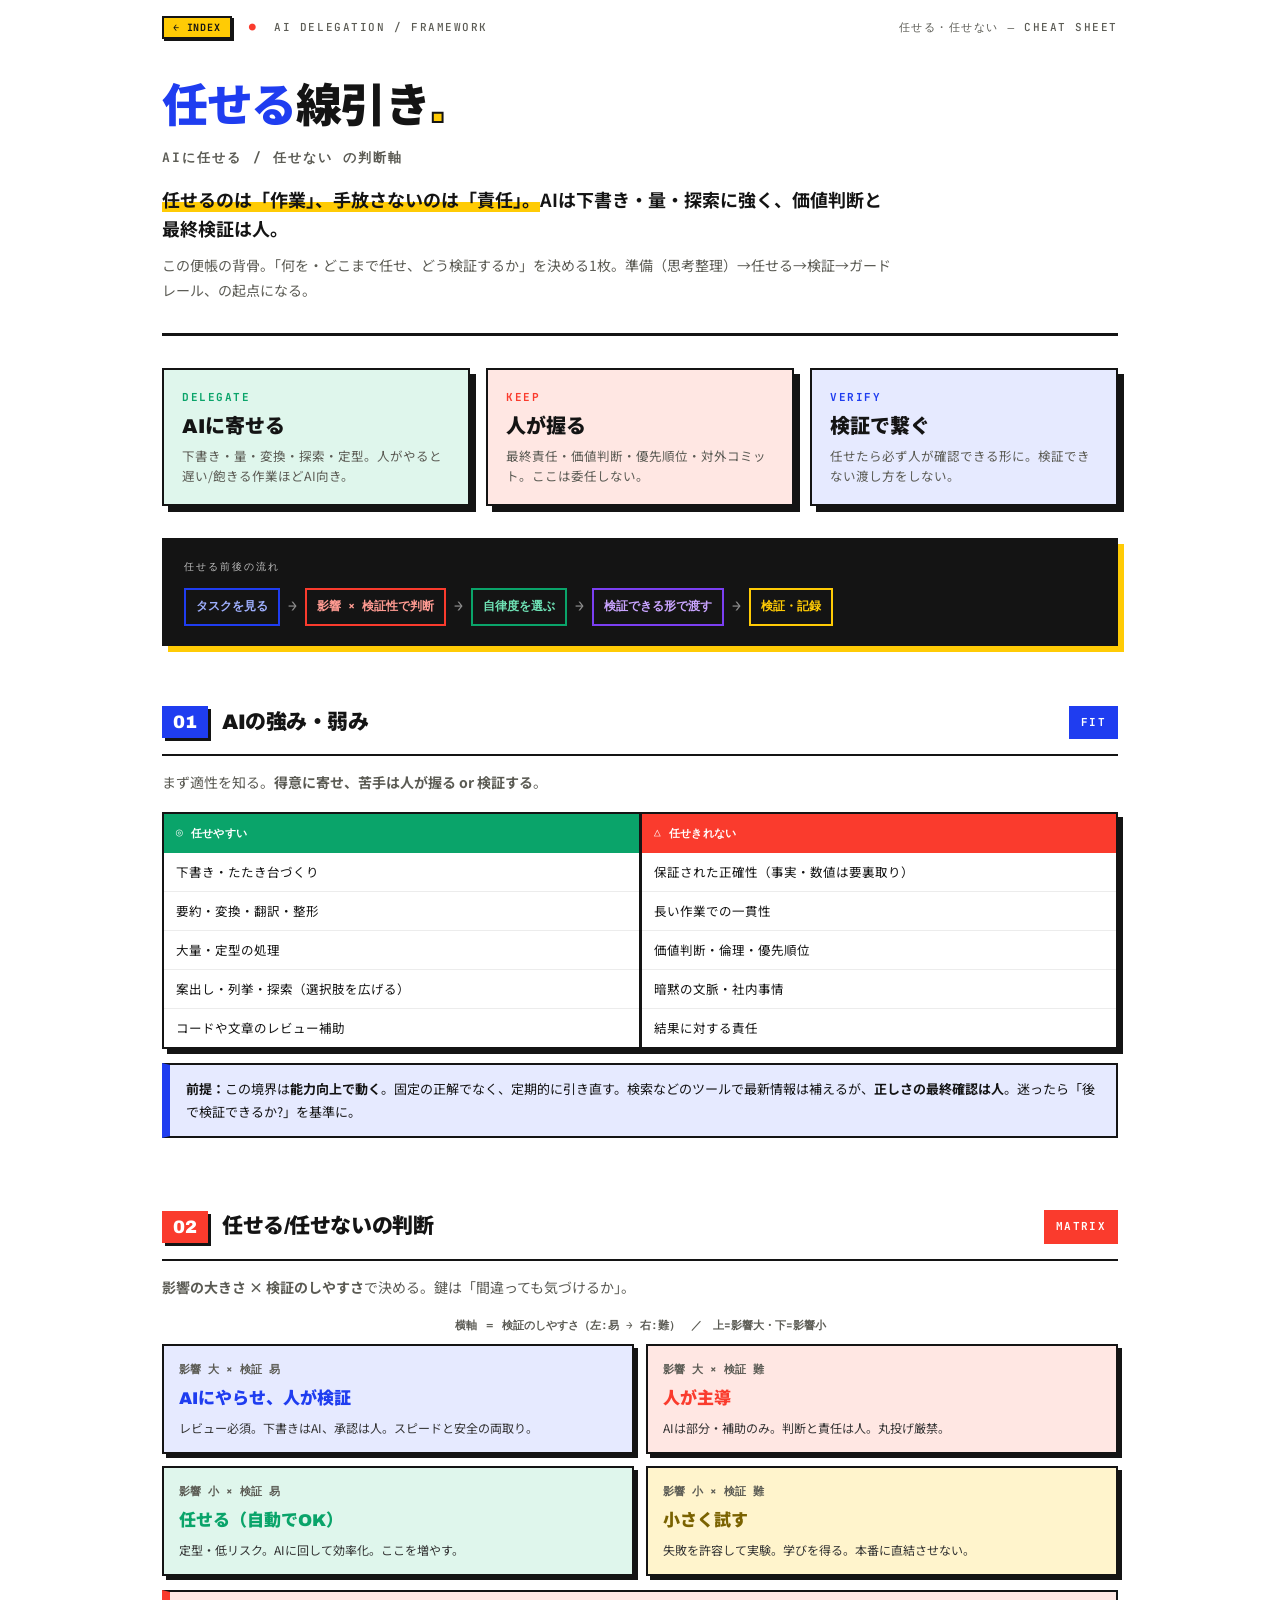
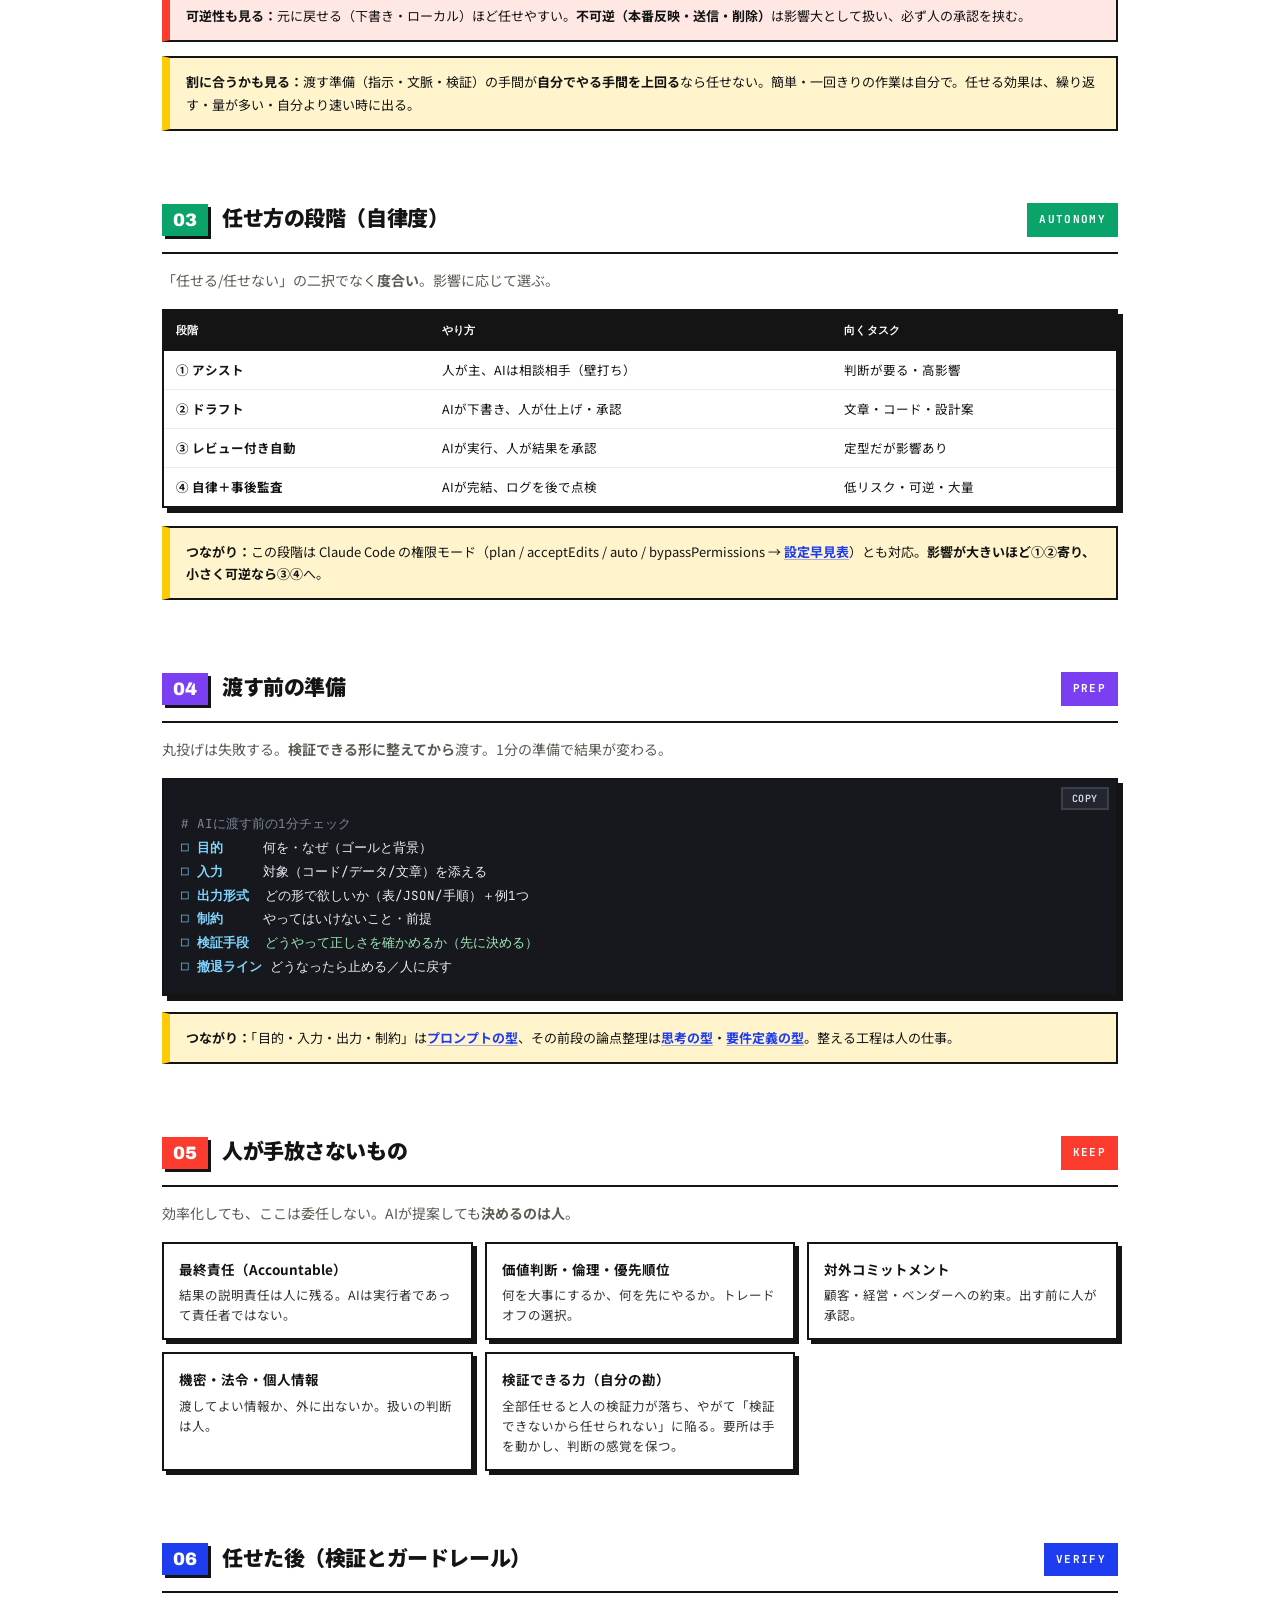
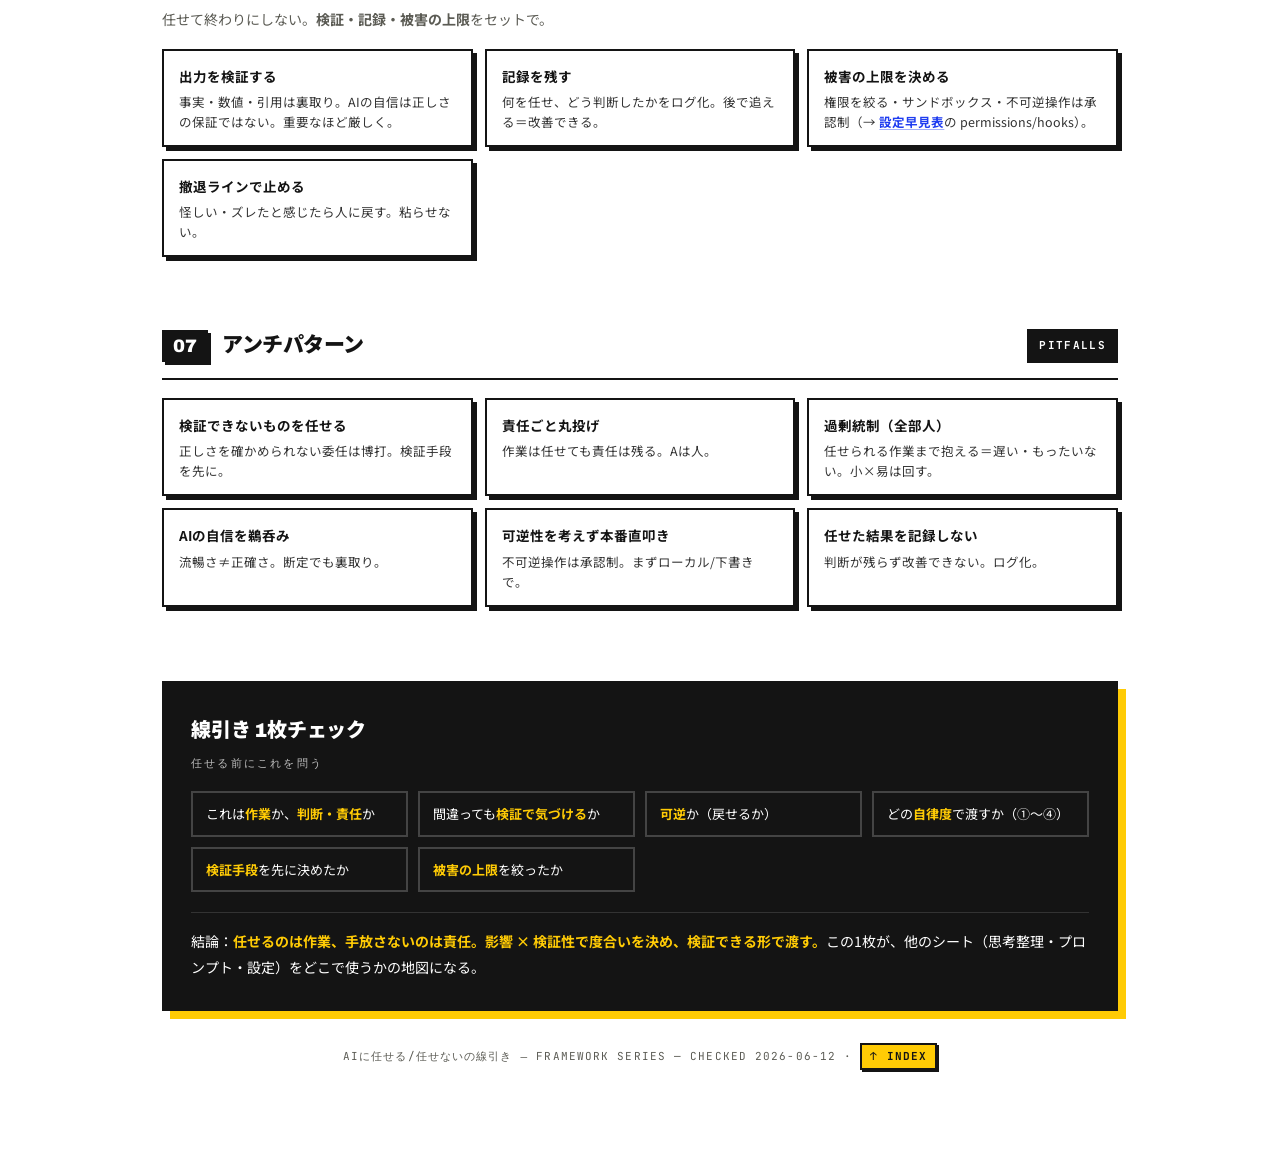
==== docs/ai/ai_delegation_cheatsheet.html @ 27c5bda1 "Initial public release: practical cheat sheets (12 sheets + index) Web development x AI collaboratio" ====
<!DOCTYPE html>
<html lang="ja">
<head>
<meta charset="UTF-8">
<meta name="viewport" content="width=device-width, initial-scale=1.0">
<title>AIに任せる/任せないの線引き</title>
<link rel="preconnect" href="https://fonts.googleapis.com">
<link rel="preconnect" href="https://fonts.gstatic.com" crossorigin>
<link href="https://fonts.googleapis.com/css2?family=Archivo:wght@500;700;900&family=JetBrains+Mono:wght@400;500;700&family=Noto+Sans+JP:wght@400;500;700;900&display=swap" rel="stylesheet">
<style>
  :root{
    --ink:#141414;--paper:#ffffff;--card:#ffffff;--line:#141414;--muted:#5b5b54;
    --blue:#1f3df0;--blue-bg:#e6eaff;
    --red:#fa3b2d;--red-bg:#ffe7e3;
    --yellow:#ffcb05;--yellow-bg:#fff4cc;
    --green:#0aa46a;--green-bg:#dff6ec;
    --purple:#7b3ff2;--purple-bg:#efe7ff;
    --disp:"Archivo","Noto Sans JP",system-ui,sans-serif;
    --body:"Noto Sans JP",system-ui,sans-serif;
    --mono:"JetBrains Mono","SFMono-Regular",Consolas,monospace;
  }
  *{box-sizing:border-box;margin:0;padding:0;}
  html{-webkit-text-size-adjust:100%;}
  body{background:var(--paper);color:var(--ink);font-family:var(--body);line-height:1.8;font-size:15px;}
  .wrap{max-width:1000px;margin:0 auto;padding:0 22px 96px;}

  .meta{display:flex;justify-content:space-between;align-items:center;gap:12px;flex-wrap:wrap;
    font-family:var(--mono);font-size:11px;font-weight:500;letter-spacing:.14em;text-transform:uppercase;padding:18px 0 0;color:var(--muted);}
  .meta .dot{color:var(--red);}
  .meta a.back{font-family:var(--mono);font-weight:700;font-size:10px;letter-spacing:.08em;color:var(--ink);background:var(--yellow);border:2px solid var(--ink);box-shadow:2px 2px 0 var(--ink);padding:3px 9px;text-decoration:none;white-space:nowrap;transition:transform .12s,box-shadow .12s;}
  .meta a.back:hover{transform:translate(-1px,-1px);box-shadow:3px 3px 0 var(--ink);}
  footer a{font-family:var(--mono);font-weight:700;color:var(--ink);background:var(--yellow);border:2px solid var(--ink);box-shadow:2px 2px 0 var(--ink);padding:2px 8px;text-decoration:none;white-space:nowrap;display:inline-block;transition:transform .12s,box-shadow .12s;}
  footer a:hover{transform:translate(-1px,-1px);box-shadow:3px 3px 0 var(--ink);}

  .hero{padding:46px 0 30px;border-bottom:3px solid var(--ink);}
  .hero h1{font-family:var(--disp);font-weight:900;font-size:clamp(30px,4.5vw,46px);line-height:1;letter-spacing:-.03em;}
  .hero h1 .hl{color:var(--blue);}
  .hero h1 .dot{color:var(--yellow);-webkit-text-stroke:2px var(--ink);}
  .hero .sub{font-family:var(--mono);font-weight:700;font-size:13px;letter-spacing:.16em;text-transform:uppercase;margin-top:16px;color:var(--muted);}
  .hero .thesis{font-size:clamp(15px,2.1vw,18px);font-weight:700;line-height:1.6;margin-top:16px;max-width:730px;}
  .hero .thesis b{background:linear-gradient(transparent 60%,var(--yellow) 60%);}
  .hero .lead{font-size:14px;color:var(--muted);margin-top:10px;max-width:730px;}

  .modes{display:grid;grid-template-columns:repeat(3,1fr);gap:16px;margin:32px 0;}
  .mode{border:2px solid var(--ink);box-shadow:6px 6px 0 var(--ink);padding:18px;}
  .mode.m1{background:var(--green-bg);}.mode.m2{background:var(--red-bg);}.mode.m3{background:var(--blue-bg);}
  .mode .en{font-family:var(--mono);font-weight:700;font-size:11px;letter-spacing:.14em;}
  .mode.m1 .en{color:var(--green);}.mode.m2 .en{color:var(--red);}.mode.m3 .en{color:var(--blue);}
  .mode .jp{font-family:var(--disp);font-weight:900;font-size:20px;line-height:1.15;margin:7px 0 8px;}
  .mode .desc{font-size:12.5px;color:var(--muted);line-height:1.6;}

  .flow{border:2px solid var(--ink);background:var(--ink);color:#fff;box-shadow:6px 6px 0 var(--yellow);padding:18px 20px;margin:32px 0 8px;}
  .flow .flabel{font-family:var(--mono);font-size:10px;letter-spacing:.2em;text-transform:uppercase;color:#bdbdbd;margin-bottom:12px;}
  .seq{display:flex;flex-wrap:wrap;align-items:center;gap:8px;}
  .tok{font-family:var(--mono);font-weight:700;font-size:12px;padding:6px 10px;border:2px solid #fff;color:#fff;}
  .tok.g{border-color:var(--green);color:#6fe3b6;}.tok.r{border-color:var(--red);color:#ff9b92;}.tok.b{border-color:var(--blue);color:#9fb0ff;}.tok.p{border-color:var(--purple);color:#c9a4ff;}.tok.y{border-color:var(--yellow);color:var(--yellow);}
  .arr{font-family:var(--mono);color:#8f8f8f;font-weight:700;}

  section{padding:50px 0 6px;}
  .shead{display:flex;align-items:center;gap:14px;margin-bottom:18px;border-bottom:2px solid var(--ink);padding-bottom:13px;flex-wrap:wrap;}
  .shead .num{font-family:var(--disp);font-weight:900;font-size:18px;line-height:1;border:2px solid var(--ink);padding:5px 9px;box-shadow:3px 3px 0 var(--ink);}
  .shead h2{font-family:var(--disp);font-weight:900;font-size:clamp(17px,2.4vw,21px);letter-spacing:-.02em;flex:1;min-width:180px;}
  .shead .tag{font-family:var(--mono);font-weight:700;font-size:11px;letter-spacing:.12em;padding:5px 10px;border:2px solid var(--ink);}
  .acc-blue .num,.acc-blue .tag{background:var(--blue);color:#fff;border-color:var(--blue);}.acc-blue .num{box-shadow:3px 3px 0 var(--ink);}
  .acc-red .num,.acc-red .tag{background:var(--red);color:#fff;border-color:var(--red);}.acc-red .num{box-shadow:3px 3px 0 var(--ink);}
  .acc-green .num,.acc-green .tag{background:var(--green);color:#fff;border-color:var(--green);}.acc-green .num{box-shadow:3px 3px 0 var(--ink);}
  .acc-purple .num,.acc-purple .tag{background:var(--purple);color:#fff;border-color:var(--purple);}.acc-purple .num{box-shadow:3px 3px 0 var(--ink);}
  .acc-yellow .num,.acc-yellow .tag{background:var(--yellow);color:var(--ink);border-color:var(--ink);}
  .acc-ink .num,.acc-ink .tag{background:var(--ink);color:#fff;}
  .lede{font-size:14px;color:var(--muted);margin:-4px 0 16px;max-width:740px;}

  .tbl{border:2px solid var(--ink);box-shadow:5px 5px 0 var(--ink);margin:14px 0 18px;overflow-x:auto;}
  table{width:100%;border-collapse:collapse;background:var(--card);font-size:12.5px;}
  thead{background:var(--ink);color:#fff;}
  th{padding:10px 12px;text-align:left;font-family:var(--mono);font-weight:700;font-size:11px;letter-spacing:.03em;}
  td{padding:9px 12px;border-bottom:1px solid #ececec;vertical-align:top;line-height:1.6;}
  tbody tr:last-child td{border-bottom:none;}
  tbody tr:hover{background:#fafafa;}
  .twocol{display:grid;grid-template-columns:1fr 1fr;gap:0;}
  @media(max-width:680px){.twocol{grid-template-columns:1fr;}}

  .code{border:2px solid var(--ink);background:#16181d;color:#e9eef5;box-shadow:5px 5px 0 var(--ink);position:relative;
    font-family:var(--mono);font-size:12.5px;line-height:1.9;padding:32px 17px 15px;margin:12px 0 16px;overflow-x:auto;white-space:pre-wrap;}
  .code .k{color:#7fd6ff;font-weight:700;}.code .v{color:#ffd84d;}.code .c{color:#7c8597;}.code .e{color:#9fe6b8;}
  .copybtn{position:absolute;top:7px;right:7px;font-family:var(--mono);font-size:10px;font-weight:700;letter-spacing:.06em;
    padding:3px 9px;border:2px solid #3a3f4a;background:#23262e;color:#cfd6e0;cursor:pointer;text-transform:uppercase;transition:background .12s,color .12s;}
  .copybtn:hover{background:#e9eef5;color:#16181d;border-color:#e9eef5;}
  .copybtn.done{background:var(--green);color:#fff;border-color:var(--green);}

  .grid{display:grid;grid-template-columns:repeat(auto-fill,minmax(250px,1fr));gap:12px;margin:12px 0 14px;}
  .gc{border:2px solid var(--ink);background:var(--card);box-shadow:4px 4px 0 var(--ink);padding:13px 15px;}
  .gc .gt{font-weight:700;font-size:13.5px;margin-bottom:4px;}
  .gc .gd{font-size:12.5px;color:#333;line-height:1.6;}
  .gc .gd code{font-family:var(--mono);font-weight:700;background:#f0f0f0;padding:1px 5px;border:1px solid var(--ink);font-size:11.5px;}

  /* MATRIX 2x2 */
  .mhint{font-family:var(--mono);font-size:11px;font-weight:700;color:var(--muted);text-align:center;margin:10px 0 8px;}
  .mgrid{display:grid;grid-template-columns:1fr 1fr;gap:12px;margin-bottom:6px;}
  .cell{border:2px solid var(--ink);box-shadow:4px 4px 0 var(--ink);padding:14px 15px;}
  .cell .q{font-family:var(--mono);font-size:11px;font-weight:700;color:var(--muted);}
  .cell .ttl{font-family:var(--disp);font-weight:900;font-size:17px;margin:4px 0 5px;}
  .cell .d{font-size:12px;line-height:1.55;color:#333;}
  .cell.c-blue{background:var(--blue-bg);}.cell.c-blue .ttl{color:var(--blue);}
  .cell.c-red{background:var(--red-bg);}.cell.c-red .ttl{color:var(--red);}
  .cell.c-green{background:var(--green-bg);}.cell.c-green .ttl{color:var(--green);}
  .cell.c-yellow{background:var(--yellow-bg);}.cell.c-yellow .ttl{color:#7a6200;}

  .note{border:2px solid var(--ink);border-left:8px solid var(--yellow);background:var(--yellow-bg);padding:13px 16px;margin:14px 0;font-size:13px;line-height:1.72;}
  .note.r{border-left-color:var(--red);background:var(--red-bg);}
  .note.b{border-left-color:var(--blue);background:var(--blue-bg);}
  .note b{font-weight:700;}.note code{font-family:var(--mono);font-weight:700;background:#fff;padding:1px 5px;border:1px solid var(--ink);font-size:11.5px;}

  .final{border:3px solid var(--ink);background:var(--ink);color:#fff;box-shadow:8px 8px 0 var(--yellow);padding:28px 26px;margin-top:54px;}
  .final .ft{font-family:var(--disp);font-weight:900;font-size:20px;letter-spacing:-.01em;margin-bottom:6px;}
  .final .fs{font-family:var(--mono);font-size:11px;letter-spacing:.2em;text-transform:uppercase;color:#bdbdbd;margin-bottom:18px;}
  .checks{display:grid;grid-template-columns:repeat(auto-fit,minmax(210px,1fr));gap:10px;}
  .chk{border:2px solid #444;padding:11px 13px;font-size:13px;line-height:1.5;}
  .chk b{color:var(--yellow);}
  .final .conc{margin-top:20px;padding-top:16px;border-top:1px solid #333;font-size:14px;}
  .final .conc b{color:var(--yellow);}

  a.xref{color:var(--blue);font-weight:700;text-decoration:underline;text-decoration-color:rgba(31,61,240,.4);text-underline-offset:2px;}
  a.xref:hover{text-decoration-color:var(--blue);}
  .final a.xref{color:#ffd84d;text-decoration-color:rgba(255,216,77,.5);}
  footer{margin-top:32px;font-family:var(--mono);font-size:11px;letter-spacing:.1em;color:var(--muted);text-align:center;text-transform:uppercase;}

  .rv{opacity:0;transform:translateY(16px);animation:rise .6s cubic-bezier(.2,.7,.3,1) forwards;}
  @keyframes rise{to{opacity:1;transform:none;}}
  :focus-visible{outline:3px solid var(--blue);outline-offset:2px;}

  @media (max-width:760px){.modes{grid-template-columns:1fr;}.grid{grid-template-columns:1fr;}.mgrid{grid-template-columns:1fr;}}
  @media (prefers-reduced-motion:reduce){.rv{animation:none;opacity:1;transform:none;}}
  @media print{body{background:#fff;}.mode,.flow,.tbl,.gc,.code,.final,.note,.shead .num,.cell{box-shadow:none;}.copybtn{display:none;}.rv{animation:none;opacity:1;transform:none;}section{page-break-inside:avoid;}}
</style>
</head>
<body>
<div class="wrap">

  <div class="meta rv">
    <span><a class="back" href="../index.html">← INDEX</a>&nbsp;&nbsp;<span class="dot">●</span>&nbsp; AI DELEGATION / FRAMEWORK</span>
    <span>任せる・任せない ― CHEAT SHEET</span>
  </div>

  <header class="hero rv">
    <h1><span class="hl">任せる</span>線引き<span class="dot">.</span></h1>
    <p class="sub">AIに任せる / 任せない の判断軸</p>
    <p class="thesis"><b>任せるのは「作業」、手放さないのは「責任」。</b>AIは下書き・量・探索に強く、価値判断と最終検証は人。</p>
    <p class="lead">この便帳の背骨。「何を・どこまで任せ、どう検証するか」を決める1枚。準備（思考整理）→任せる→検証→ガードレール、の起点になる。</p>
  </header>

  <!-- CORE -->
  <div class="modes rv">
    <div class="mode m1">
      <div class="en">DELEGATE</div>
      <div class="jp">AIに寄せる</div>
      <div class="desc">下書き・量・変換・探索・定型。人がやると遅い/飽きる作業ほどAI向き。</div>
    </div>
    <div class="mode m2">
      <div class="en">KEEP</div>
      <div class="jp">人が握る</div>
      <div class="desc">最終責任・価値判断・優先順位・対外コミット。ここは委任しない。</div>
    </div>
    <div class="mode m3">
      <div class="en">VERIFY</div>
      <div class="jp">検証で繋ぐ</div>
      <div class="desc">任せたら必ず人が確認できる形に。検証できない渡し方をしない。</div>
    </div>
  </div>

  <!-- FLOW -->
  <div class="flow rv">
    <div class="flabel">任せる前後の流れ</div>
    <div class="seq">
      <span class="tok b">タスクを見る</span><span class="arr">→</span>
      <span class="tok r">影響 × 検証性で判断</span><span class="arr">→</span>
      <span class="tok g">自律度を選ぶ</span><span class="arr">→</span>
      <span class="tok p">検証できる形で渡す</span><span class="arr">→</span>
      <span class="tok y">検証・記録</span>
    </div>
  </div>

  <!-- 01 強み弱み -->
  <section class="acc-blue rv">
    <div class="shead"><span class="num">01</span><h2>AIの強み・弱み</h2><span class="tag">FIT</span></div>
    <p class="lede">まず適性を知る。<b>得意に寄せ、苦手は人が握る or 検証する</b>。</p>
    <div class="twocol">
      <div class="tbl" style="margin:0;border-right:1px solid var(--ink);">
        <table>
          <thead><tr><th style="background:var(--green);">◎ 任せやすい</th></tr></thead>
          <tbody>
            <tr><td>下書き・たたき台づくり</td></tr>
            <tr><td>要約・変換・翻訳・整形</td></tr>
            <tr><td>大量・定型の処理</td></tr>
            <tr><td>案出し・列挙・探索（選択肢を広げる）</td></tr>
            <tr><td>コードや文章のレビュー補助</td></tr>
          </tbody>
        </table>
      </div>
      <div class="tbl" style="margin:0;">
        <table>
          <thead><tr><th style="background:var(--red);">△ 任せきれない</th></tr></thead>
          <tbody>
            <tr><td>保証された正確性（事実・数値は要裏取り）</td></tr>
            <tr><td>長い作業での一貫性</td></tr>
            <tr><td>価値判断・倫理・優先順位</td></tr>
            <tr><td>暗黙の文脈・社内事情</td></tr>
            <tr><td>結果に対する責任</td></tr>
          </tbody>
        </table>
      </div>
    </div>
    <div class="note b"><b>前提：</b>この境界は<b>能力向上で動く</b>。固定の正解でなく、定期的に引き直す。検索などのツールで最新情報は補えるが、<b>正しさの最終確認は人</b>。迷ったら「後で検証できるか?」を基準に。</div>
  </section>

  <!-- 02 判断マトリクス -->
  <section class="acc-red rv">
    <div class="shead"><span class="num">02</span><h2>任せる/任せないの判断</h2><span class="tag">MATRIX</span></div>
    <p class="lede"><b>影響の大きさ × 検証のしやすさ</b>で決める。鍵は「間違っても気づけるか」。</p>
    <div class="mhint">横軸 ＝ 検証のしやすさ（左:易 → 右:難）　／　上=影響大・下=影響小</div>
    <div class="mgrid">
      <div class="cell c-blue"><div class="q">影響 大 × 検証 易</div><div class="ttl">AIにやらせ、人が検証</div><div class="d">レビュー必須。下書きはAI、承認は人。スピードと安全の両取り。</div></div>
      <div class="cell c-red"><div class="q">影響 大 × 検証 難</div><div class="ttl">人が主導</div><div class="d">AIは部分・補助のみ。判断と責任は人。丸投げ厳禁。</div></div>
      <div class="cell c-green"><div class="q">影響 小 × 検証 易</div><div class="ttl">任せる（自動でOK）</div><div class="d">定型・低リスク。AIに回して効率化。ここを増やす。</div></div>
      <div class="cell c-yellow"><div class="q">影響 小 × 検証 難</div><div class="ttl">小さく試す</div><div class="d">失敗を許容して実験。学びを得る。本番に直結させない。</div></div>
    </div>
    <div class="note r"><b>可逆性も見る：</b>元に戻せる（下書き・ローカル）ほど任せやすい。<b>不可逆（本番反映・送信・削除）</b>は影響大として扱い、必ず人の承認を挟む。</div>
    <div class="note"><b>割に合うかも見る：</b>渡す準備（指示・文脈・検証）の手間が<b>自分でやる手間を上回る</b>なら任せない。簡単・一回きりの作業は自分で。任せる効果は、繰り返す・量が多い・自分より速い時に出る。</div>
  </section>

  <!-- 03 自律度 -->
  <section class="acc-green rv">
    <div class="shead"><span class="num">03</span><h2>任せ方の段階（自律度）</h2><span class="tag">AUTONOMY</span></div>
    <p class="lede">「任せる/任せない」の二択でなく<b>度合い</b>。影響に応じて選ぶ。</p>
    <div class="tbl">
      <table>
        <thead><tr><th>段階</th><th>やり方</th><th>向くタスク</th></tr></thead>
        <tbody>
          <tr><td><b>① アシスト</b></td><td>人が主、AIは相談相手（壁打ち）</td><td>判断が要る・高影響</td></tr>
          <tr><td><b>② ドラフト</b></td><td>AIが下書き、人が仕上げ・承認</td><td>文章・コード・設計案</td></tr>
          <tr><td><b>③ レビュー付き自動</b></td><td>AIが実行、人が結果を承認</td><td>定型だが影響あり</td></tr>
          <tr><td><b>④ 自律＋事後監査</b></td><td>AIが完結、ログを後で点検</td><td>低リスク・可逆・大量</td></tr>
        </tbody>
      </table>
    </div>
    <div class="note"><b>つながり：</b>この段階は Claude Code の権限モード（plan / acceptEdits / auto / bypassPermissions → <a class="xref" href="../claude-code/claudecode_settings_cheatsheet.html">設定早見表</a>）とも対応。<b>影響が大きいほど①②寄り、小さく可逆なら③④</b>へ。</div>
  </section>

  <!-- 04 渡す前の準備 -->
  <section class="acc-purple rv">
    <div class="shead"><span class="num">04</span><h2>渡す前の準備</h2><span class="tag">PREP</span></div>
    <p class="lede">丸投げは失敗する。<b>検証できる形に整えてから</b>渡す。1分の準備で結果が変わる。</p>
    <div class="code"><span class="c"># AIに渡す前の1分チェック</span>
<span class="k">□ 目的</span>     何を・なぜ（ゴールと背景）
<span class="k">□ 入力</span>     対象（コード/データ/文章）を添える
<span class="k">□ 出力形式</span>  どの形で欲しいか（表/JSON/手順）＋例1つ
<span class="k">□ 制約</span>     やってはいけないこと・前提
<span class="k">□ 検証手段</span>  <span class="e">どうやって正しさを確かめるか（先に決める）</span>
<span class="k">□ 撤退ライン</span> どうなったら止める／人に戻す</div>
    <div class="note"><b>つながり：</b>「目的・入力・出力・制約」は<a class="xref" href="../claude/prompt_templates_cheatsheet.html"><b>プロンプトの型</b></a>、その前段の論点整理は<a class="xref" href="../framework/thinking_cheatsheet.html"><b>思考の型</b></a>・<a class="xref" href="../framework/requirements_cheatsheet.html"><b>要件定義の型</b></a>。整える工程は人の仕事。</div>
  </section>

  <!-- 05 手放さないもの -->
  <section class="acc-red rv">
    <div class="shead"><span class="num">05</span><h2>人が手放さないもの</h2><span class="tag">KEEP</span></div>
    <p class="lede">効率化しても、ここは委任しない。AIが提案しても<b>決めるのは人</b>。</p>
    <div class="grid">
      <div class="gc"><div class="gt">最終責任（Accountable）</div><div class="gd">結果の説明責任は人に残る。AIは実行者であって責任者ではない。</div></div>
      <div class="gc"><div class="gt">価値判断・倫理・優先順位</div><div class="gd">何を大事にするか、何を先にやるか。トレードオフの選択。</div></div>
      <div class="gc"><div class="gt">対外コミットメント</div><div class="gd">顧客・経営・ベンダーへの約束。出す前に人が承認。</div></div>
      <div class="gc"><div class="gt">機密・法令・個人情報</div><div class="gd">渡してよい情報か、外に出ないか。扱いの判断は人。</div></div>
      <div class="gc"><div class="gt">検証できる力（自分の勘）</div><div class="gd">全部任せると人の検証力が落ち、やがて「検証できないから任せられない」に陥る。要所は手を動かし、判断の感覚を保つ。</div></div>
    </div>
  </section>

  <!-- 06 任せた後 -->
  <section class="acc-blue rv">
    <div class="shead"><span class="num">06</span><h2>任せた後（検証とガードレール）</h2><span class="tag">VERIFY</span></div>
    <p class="lede">任せて終わりにしない。<b>検証・記録・被害の上限</b>をセットで。</p>
    <div class="grid">
      <div class="gc"><div class="gt">出力を検証する</div><div class="gd">事実・数値・引用は裏取り。AIの自信は正しさの保証ではない。重要なほど厳しく。</div></div>
      <div class="gc"><div class="gt">記録を残す</div><div class="gd">何を任せ、どう判断したかをログ化。後で追える＝改善できる。</div></div>
      <div class="gc"><div class="gt">被害の上限を決める</div><div class="gd">権限を絞る・サンドボックス・不可逆操作は承認制（→ <a class="xref" href="../claude-code/claudecode_settings_cheatsheet.html">設定早見表</a>の permissions/hooks）。</div></div>
      <div class="gc"><div class="gt">撤退ラインで止める</div><div class="gd">怪しい・ズレたと感じたら人に戻す。粘らせない。</div></div>
    </div>
  </section>

  <!-- 07 アンチパターン -->
  <section class="acc-ink rv">
    <div class="shead"><span class="num">07</span><h2>アンチパターン</h2><span class="tag">PITFALLS</span></div>
    <div class="grid">
      <div class="gc"><div class="gt">検証できないものを任せる</div><div class="gd">正しさを確かめられない委任は博打。検証手段を先に。</div></div>
      <div class="gc"><div class="gt">責任ごと丸投げ</div><div class="gd">作業は任せても責任は残る。Aは人。</div></div>
      <div class="gc"><div class="gt">過剰統制（全部人）</div><div class="gd">任せられる作業まで抱える＝遅い・もったいない。小×易は回す。</div></div>
      <div class="gc"><div class="gt">AIの自信を鵜呑み</div><div class="gd">流暢さ≠正確さ。断定でも裏取り。</div></div>
      <div class="gc"><div class="gt">可逆性を考えず本番直叩き</div><div class="gd">不可逆操作は承認制。まずローカル/下書きで。</div></div>
      <div class="gc"><div class="gt">任せた結果を記録しない</div><div class="gd">判断が残らず改善できない。ログ化。</div></div>
    </div>
  </section>

  <!-- FINAL -->
  <div class="final rv">
    <div class="ft">線引き 1枚チェック</div>
    <div class="fs">任せる前にこれを問う</div>
    <div class="checks">
      <div class="chk">これは<b>作業</b>か、<b>判断・責任</b>か</div>
      <div class="chk">間違っても<b>検証で気づける</b>か</div>
      <div class="chk"><b>可逆</b>か（戻せるか）</div>
      <div class="chk">どの<b>自律度</b>で渡すか（①〜④）</div>
      <div class="chk"><b>検証手段</b>を先に決めたか</div>
      <div class="chk"><b>被害の上限</b>を絞ったか</div>
    </div>
    <p class="conc">結論：<b>任せるのは作業、手放さないのは責任。影響 × 検証性で度合いを決め、検証できる形で渡す。</b>この1枚が、他のシート（思考整理・プロンプト・設定）をどこで使うかの地図になる。</p>
  </div>

  <footer>AIに任せる/任せないの線引き ― framework series — checked 2026-06-12 · <a href="../index.html">↑ index</a></footer>

</div>

<script>
(function(){
  document.querySelectorAll('.code').forEach(function(block){
    var text = block.innerText;
    var btn = document.createElement('button');
    btn.className = 'copybtn'; btn.type = 'button'; btn.textContent = 'copy';
    function done(){ btn.textContent='copied!'; btn.classList.add('done');
      setTimeout(function(){ btn.textContent='copy'; btn.classList.remove('done'); }, 1300); }
    function fallback(){
      var ta=document.createElement('textarea'); ta.value=text;
      ta.style.position='fixed'; ta.style.top='0'; ta.style.opacity='0';
      document.body.appendChild(ta); ta.focus(); ta.select();
      try{ document.execCommand('copy'); done(); }catch(e){ btn.textContent='手動で選択'; }
      document.body.removeChild(ta);
    }
    btn.addEventListener('click', function(){
      try{
        if(navigator.clipboard && navigator.clipboard.writeText){
          navigator.clipboard.writeText(text).then(done, fallback);
        } else { fallback(); }
      }catch(e){ fallback(); }
    });
    block.appendChild(btn);
  });
})();
</script>
</body>
</html>
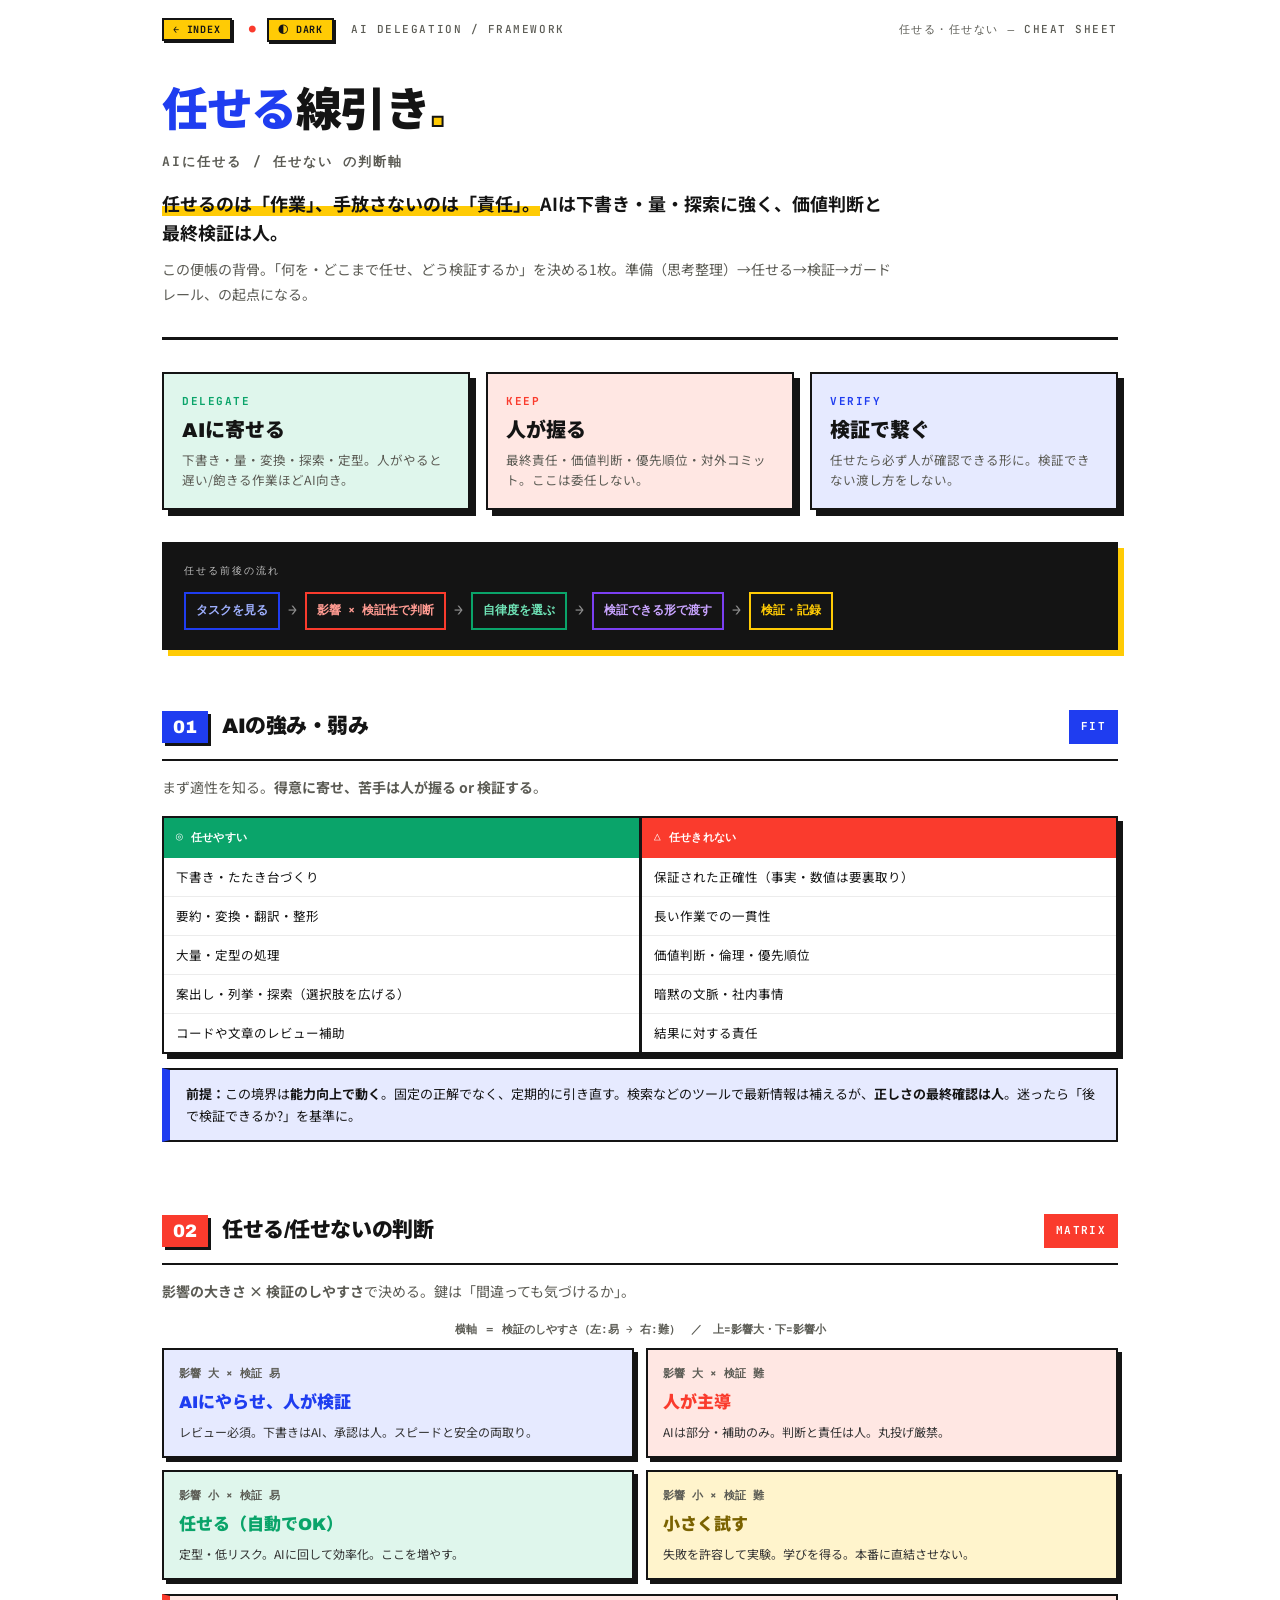
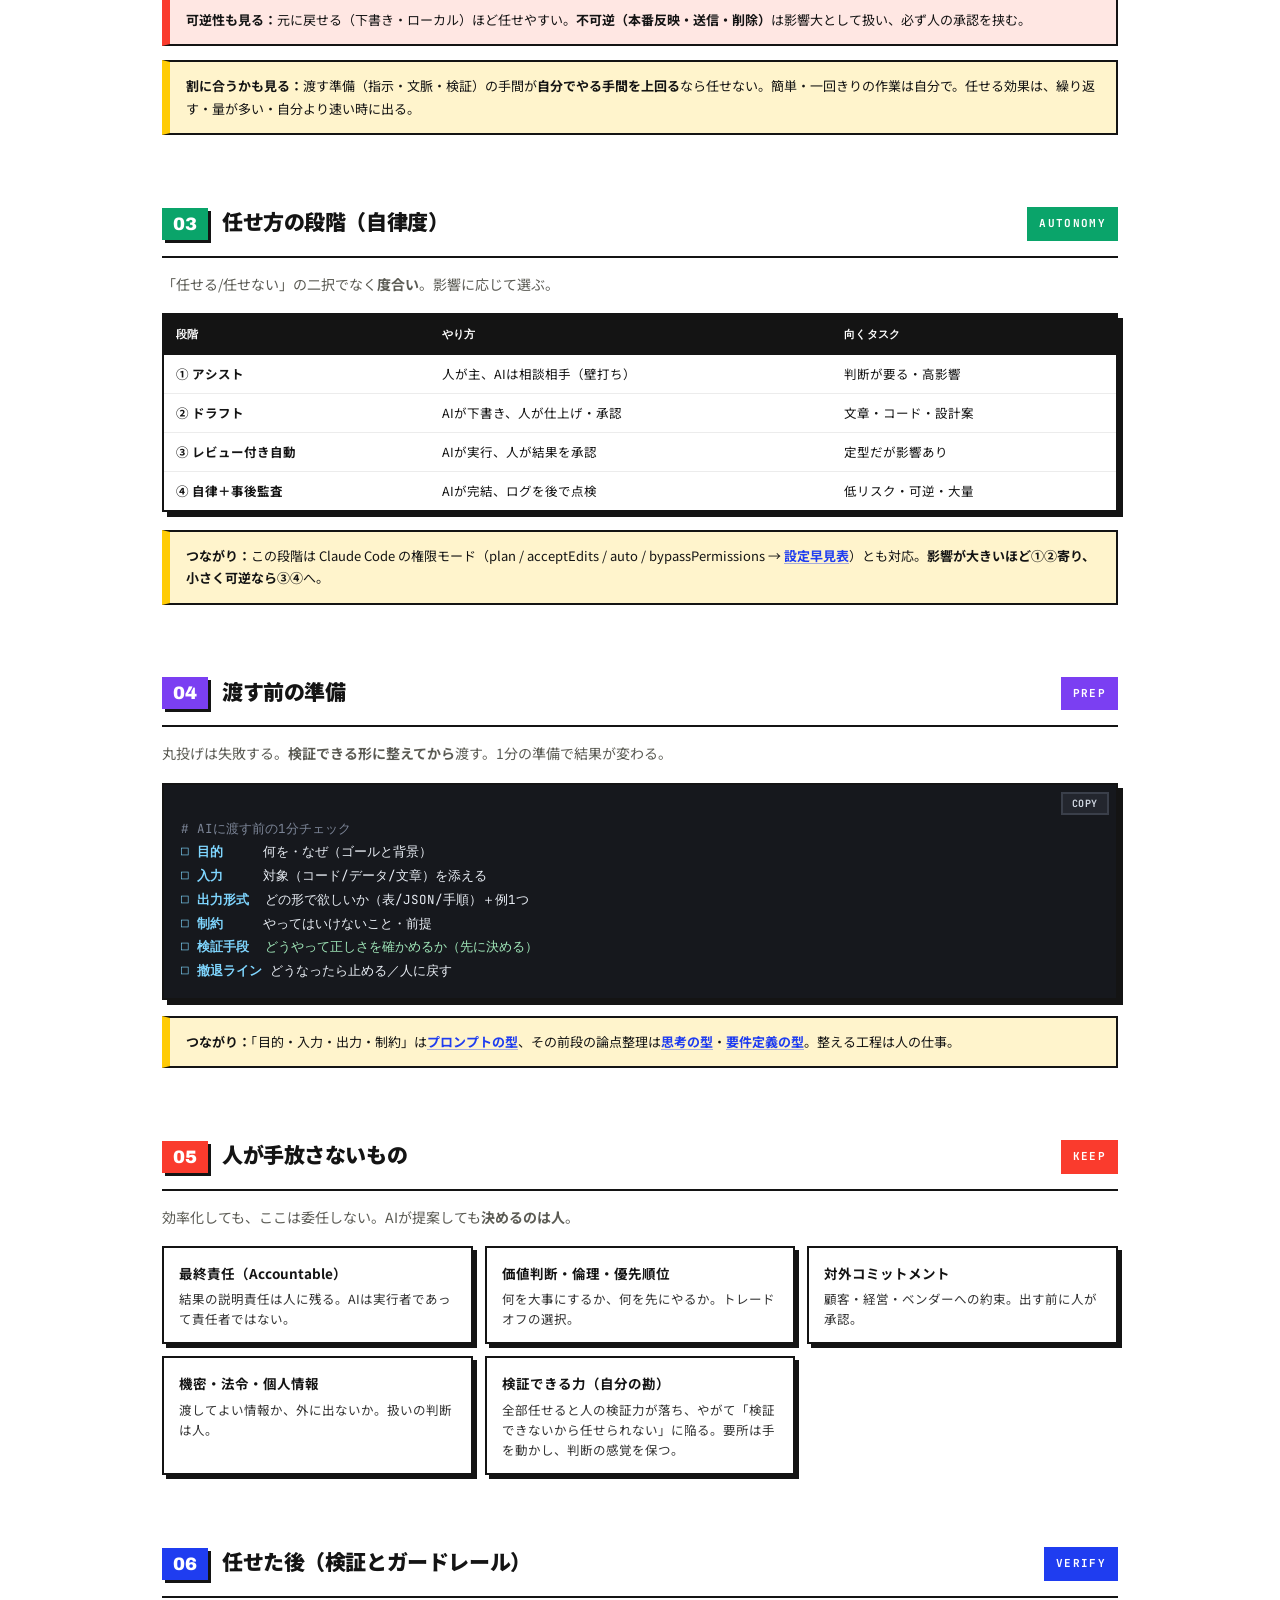
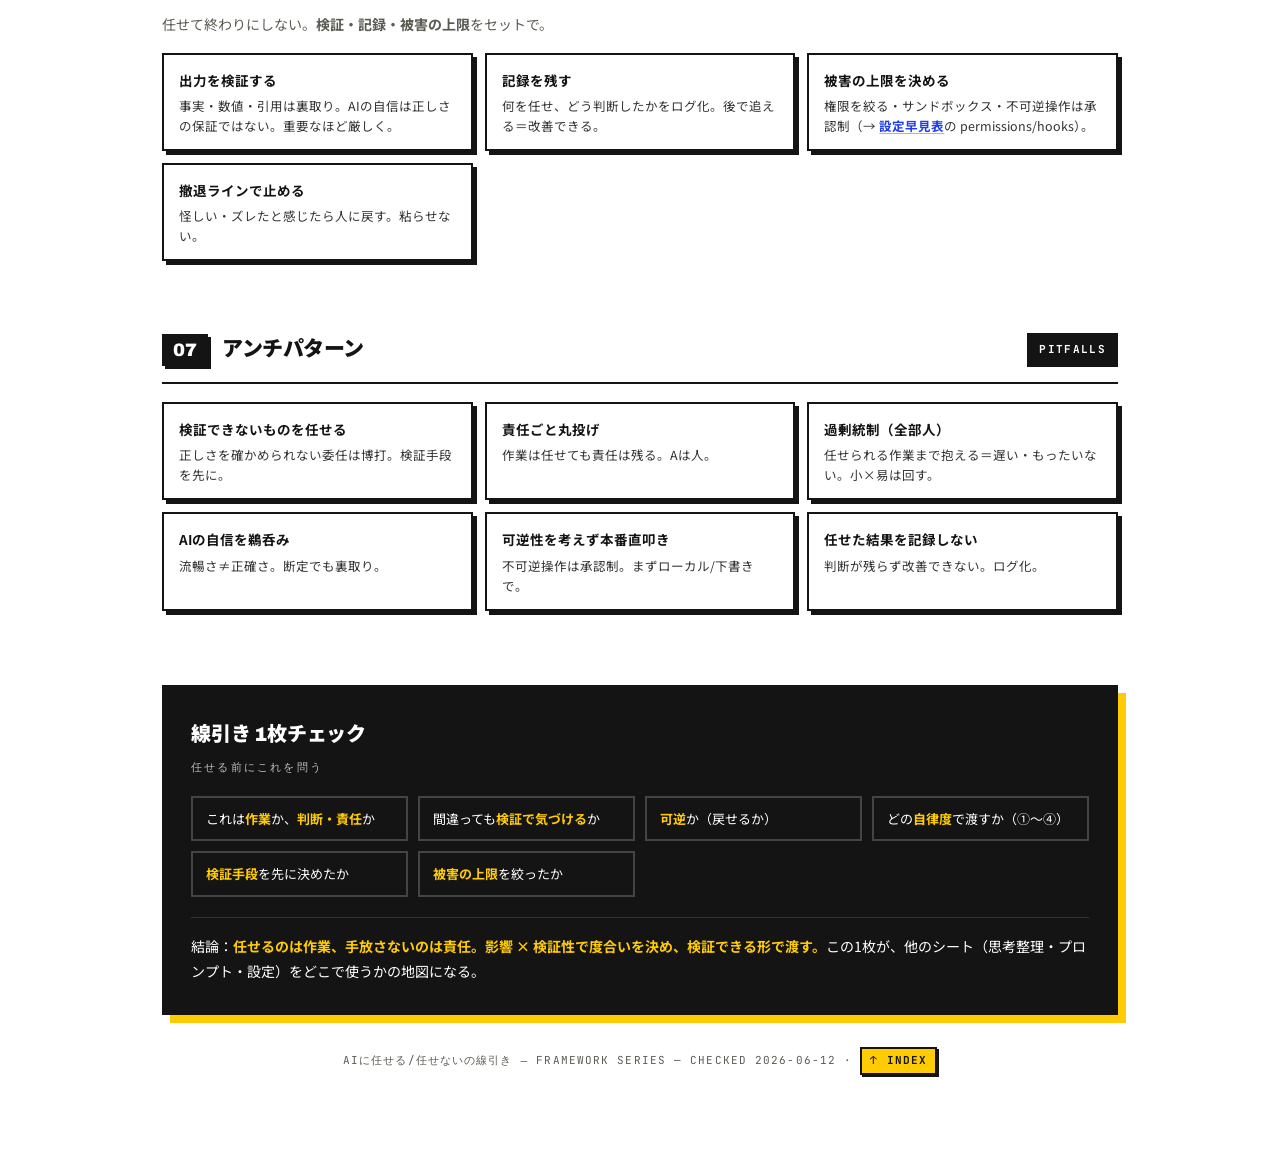
==== commit 89880ceb: "Add dark theme (charcoal x ivory, shared stylesheet) - assets/swiss-pop-dark.css: dark tokens and co" ====
--- a/docs/ai/ai_delegation_cheatsheet.html
+++ b/docs/ai/ai_delegation_cheatsheet.html
@@ -103,7 +103,7 @@
   .cell.c-blue{background:var(--blue-bg);}.cell.c-blue .ttl{color:var(--blue);}
   .cell.c-red{background:var(--red-bg);}.cell.c-red .ttl{color:var(--red);}
   .cell.c-green{background:var(--green-bg);}.cell.c-green .ttl{color:var(--green);}
-  .cell.c-yellow{background:var(--yellow-bg);}.cell.c-yellow .ttl{color:#7a6200;}
+  .cell.c-yellow{background:var(--yellow-bg);}.cell.c-yellow .ttl{color:var(--ydeep,#7a6200);}
 
   .note{border:2px solid var(--ink);border-left:8px solid var(--yellow);background:var(--yellow-bg);padding:13px 16px;margin:14px 0;font-size:13px;line-height:1.72;}
   .note.r{border-left-color:var(--red);background:var(--red-bg);}
@@ -132,6 +132,8 @@
   @media (prefers-reduced-motion:reduce){.rv{animation:none;opacity:1;transform:none;}}
   @media print{body{background:#fff;}.mode,.flow,.tbl,.gc,.code,.final,.note,.shead .num,.cell{box-shadow:none;}.copybtn{display:none;}.rv{animation:none;opacity:1;transform:none;}section{page-break-inside:avoid;}}
 </style>
+<link rel="stylesheet" href="../assets/swiss-pop-dark.css">
+<script src="../assets/theme.js"></script>
 </head>
 <body>
 <div class="wrap">
--- a/docs/assets/swiss-pop-dark.css
+++ b/docs/assets/swiss-pop-dark.css
@@ -0,0 +1,91 @@
+/* ============================================================
+   Note Deck — swiss-pop dark theme
+   全ページ共通。[data-theme="dark"] 配下のみ作用し、ライトは不変。
+   印刷は @media screen ガードにより常にライト配色。
+   ============================================================ */
+
+/* テーマ切替チップ（theme.js が .meta 右端に注入。ライトでも表示） */
+.meta .themetoggle{font-family:var(--mono);font-weight:700;font-size:10px;letter-spacing:.08em;
+  color:#141414;background:var(--yellow);border:2px solid #141414;box-shadow:2px 2px 0 #141414;
+  padding:3px 9px;margin-left:10px;cursor:pointer;white-space:nowrap;transition:transform .12s,box-shadow .12s;}
+.meta .themetoggle:hover{transform:translate(-1px,-1px);box-shadow:3px 3px 0 #141414;}
+@media print{.meta .themetoggle{display:none;}}
+
+@media screen{
+
+:root{color-scheme:light;}
+:root[data-theme="dark"]{
+  color-scheme:dark;
+  --ink:#f1eee6;--paper:#141414;--card:#1d1d1b;--line:#e8e2d6;--muted:#aaa49a;
+  --blue:#8f9cff;--blue-bg:#202641;
+  --red:#ff766d;--red-bg:#38201e;
+  --yellow:#f2c94c;--yellow-bg:#332b15;
+  --green:#45d39a;--green-bg:#183227;
+  --purple:#a98cff;--purple-bg:#29213d;
+  --ydeep:#f2c94c; /* ライトの #7a6200（黄背景上の濃黄文字）の暗所用 */
+}
+
+/* ---------- 影: アイボリー/黄の強い段差 → チャコール系の控えめな段差 ---------- */
+[data-theme="dark"] .meta a.back{color:#141414;border-color:#141414;box-shadow:2px 2px 0 #3a3935;}
+[data-theme="dark"] .meta .themetoggle{box-shadow:2px 2px 0 #3a3935;}
+[data-theme="dark"] .meta a.back:hover,[data-theme="dark"] .meta .themetoggle:hover{box-shadow:3px 3px 0 #3a3935;}
+[data-theme="dark"] footer a{color:#141414;border-color:#141414;box-shadow:2px 2px 0 #3a3935;}
+[data-theme="dark"] footer a:hover{box-shadow:3px 3px 0 #3a3935;}
+[data-theme="dark"] .shead .num,[data-theme="dark"] .keyrow,[data-theme="dark"] .crow,
+[data-theme="dark"] .pbox,[data-theme="dark"] .chead .bar,[data-theme="dark"] .pcard .pb .code{box-shadow:3px 3px 0 #3a3935;}
+[data-theme="dark"] .gc,[data-theme="dark"] .pitem,[data-theme="dark"] .lk,
+[data-theme="dark"] .cell,[data-theme="dark"] .kau .step{box-shadow:4px 4px 0 #3a3935;}
+[data-theme="dark"] .tbl,[data-theme="dark"] .code,[data-theme="dark"] .pcard,
+[data-theme="dark"] .repo,[data-theme="dark"] .card{box-shadow:5px 5px 0 #3a3935;}
+[data-theme="dark"] .mode{box-shadow:6px 6px 0 #3a3935;}
+[data-theme="dark"] .keyrow:hover,[data-theme="dark"] .crow:hover{box-shadow:5px 5px 0 #3a3935;}
+[data-theme="dark"] .card:hover{box-shadow:8px 8px 0 #3a3935;}
+[data-theme="dark"] .flow{box-shadow:6px 6px 0 rgba(242,201,76,.45);}
+[data-theme="dark"] .final{box-shadow:8px 8px 0 rgba(242,201,76,.45);}
+
+/* ---------- カード（index）: 面はチャコール、カテゴリ色は上部バー等のアクセントに限定 ---------- */
+[data-theme="dark"] .card{background:var(--card);border-color:var(--line);}
+
+/* ---------- 黒ベタブロック（flow / final）: 紙より一段深いチャコール ---------- */
+[data-theme="dark"] .flow,[data-theme="dark"] .final{background:#191917;color:var(--ink);}
+[data-theme="dark"] :where(.tok){border-color:rgba(241,238,230,.85);color:var(--ink);}
+[data-theme="dark"] .chk,[data-theme="dark"] .rule{border-color:#3a3935;}
+[data-theme="dark"] .final .conc{border-top-color:#33332f;}
+[data-theme="dark"] .final a.xref{color:var(--yellow);text-decoration-color:rgba(242,201,76,.5);}
+
+/* ---------- インクで刷る要素の反転（帯・チップ） ---------- */
+[data-theme="dark"] thead{background:#24241f;color:var(--ink);}
+[data-theme="dark"] .gband .gn,[data-theme="dark"] .acc-ink .num,[data-theme="dark"] .acc-ink .tag{color:var(--paper);}
+
+/* ---------- アクセント地のチップ類: 明色化したアクセントに白文字は沈むため紙色文字へ ---------- */
+[data-theme="dark"] .acc-blue .num,[data-theme="dark"] .acc-blue .tag,
+[data-theme="dark"] .acc-red .num,[data-theme="dark"] .acc-red .tag,
+[data-theme="dark"] .acc-green .num,[data-theme="dark"] .acc-green .tag,
+[data-theme="dark"] .acc-purple .num,[data-theme="dark"] .acc-purple .tag,
+[data-theme="dark"] .pill.s1,[data-theme="dark"] .pill.r,[data-theme="dark"] .pill.a,
+[data-theme="dark"] .pill.must,[data-theme="dark"] .asi,
+[data-theme="dark"] .key.act,[data-theme="dark"] .key.exit,
+[data-theme="dark"] .kau .s1 .kanji,[data-theme="dark"] .kau .s3 .kanji,
+[data-theme="dark"] .ptier.t1 .pbox,
+[data-theme="dark"] .pcard.p-a .pk,[data-theme="dark"] .pcard.p-b .pk,
+[data-theme="dark"] .pcard.p-c .pk,[data-theme="dark"] .pcard.p-e .pk,
+[data-theme="dark"] .pitem .pn,[data-theme="dark"] .lk .off{color:var(--paper);}
+
+/* ---------- 黄色地のチップ類: 文字は常に墨 ---------- */
+[data-theme="dark"] .acc-yellow .num,[data-theme="dark"] .acc-yellow .tag,
+[data-theme="dark"] .pill.c,[data-theme="dark"] .pill.s2,[data-theme="dark"] .pill.should,
+[data-theme="dark"] .kau .s2 .kanji,[data-theme="dark"] .pcard.p-d .pk{color:#141414;}
+[data-theme="dark"] .count{color:#141414;border-color:#141414;}
+
+/* ---------- 本文・表・細部の読みやすさ ---------- */
+[data-theme="dark"] td{border-bottom-color:#2c2c29;}
+[data-theme="dark"] tbody tr:hover{background:#232321;}
+[data-theme="dark"] .gc .gd,[data-theme="dark"] .cell .d,
+[data-theme="dark"] .card .cdsc,[data-theme="dark"] .repo .rb{color:#ccc8bd;}
+[data-theme="dark"] .gc .gd code{background:#2a2a27;}
+[data-theme="dark"] .note code{background:#262623;}
+[data-theme="dark"] .pill.i,[data-theme="dark"] .pill.wont{background:#2a2a27;}
+[data-theme="dark"] .foot-note pre{color:#d9d4c7;}
+[data-theme="dark"] .hero .thesis b,[data-theme="dark"] .hero .lead b{background:linear-gradient(transparent 60%,rgba(242,201,76,.32) 60%);}
+
+} /* end @media screen */
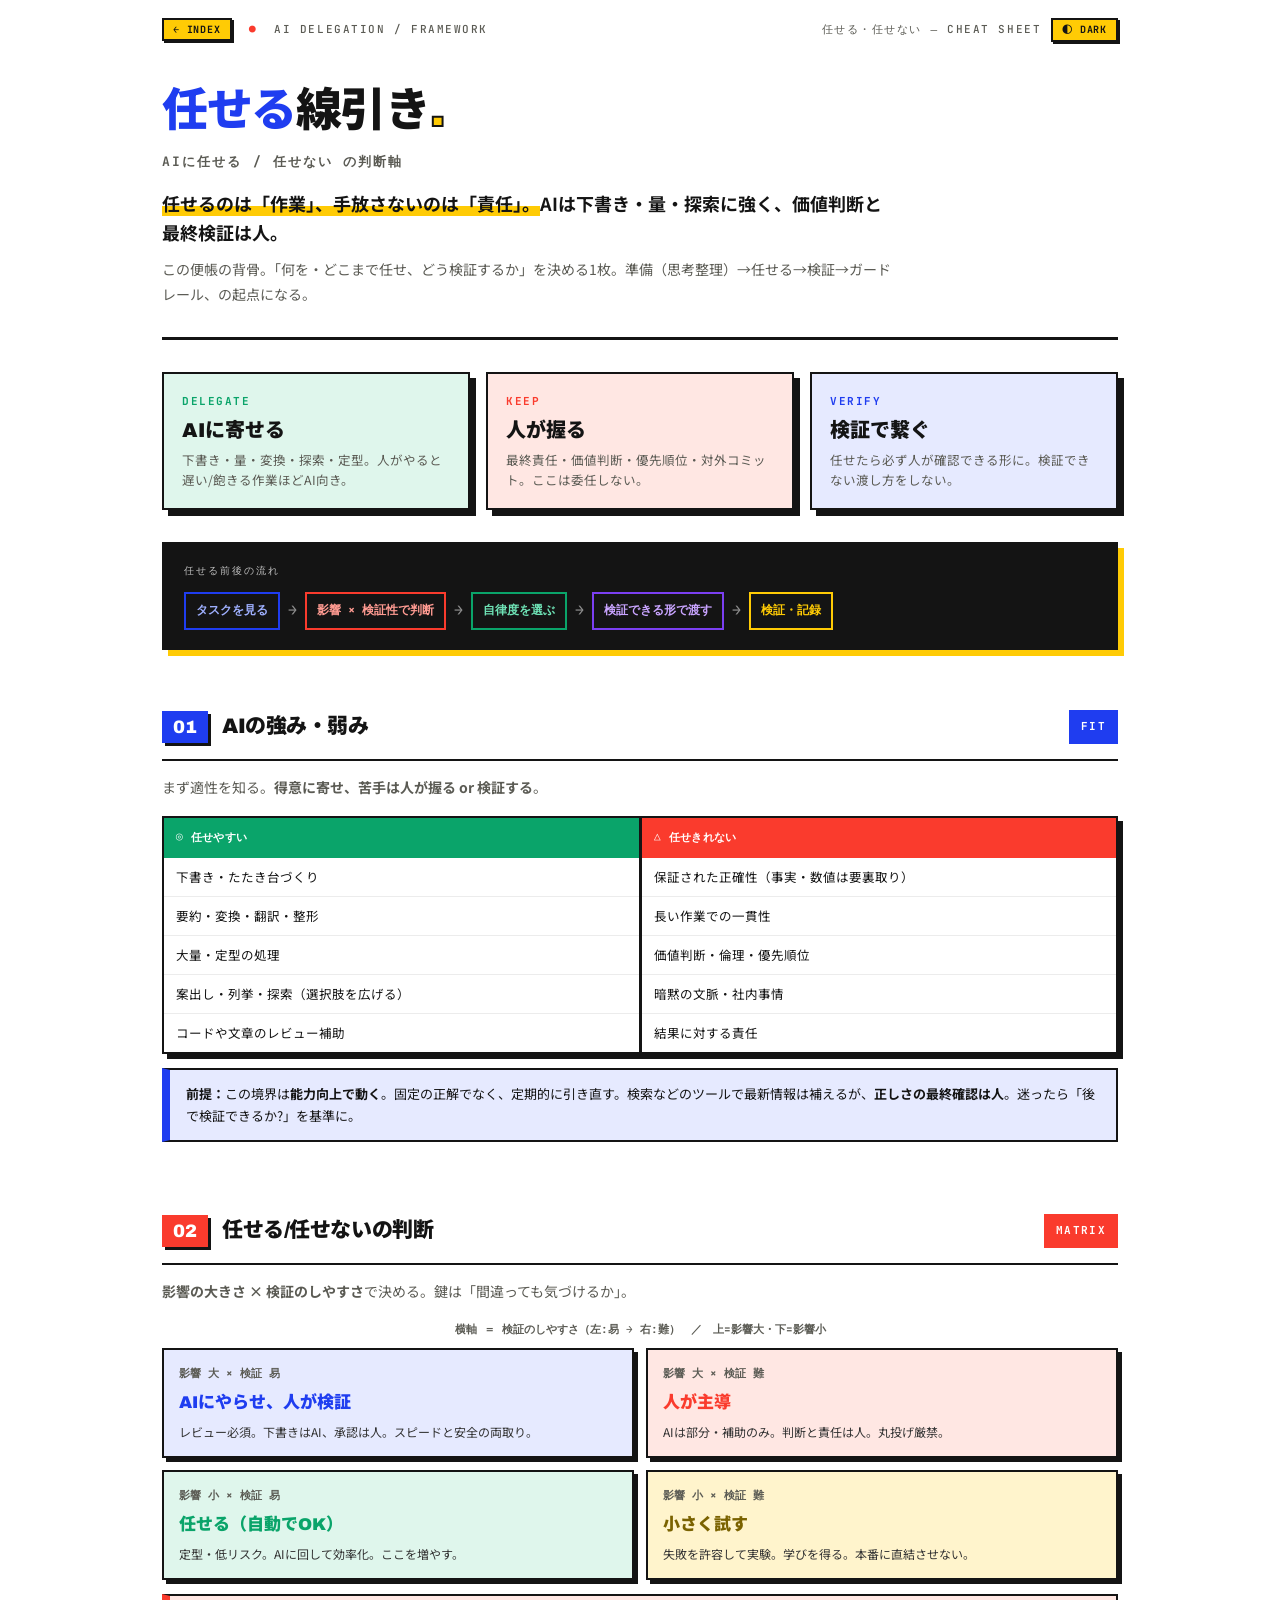
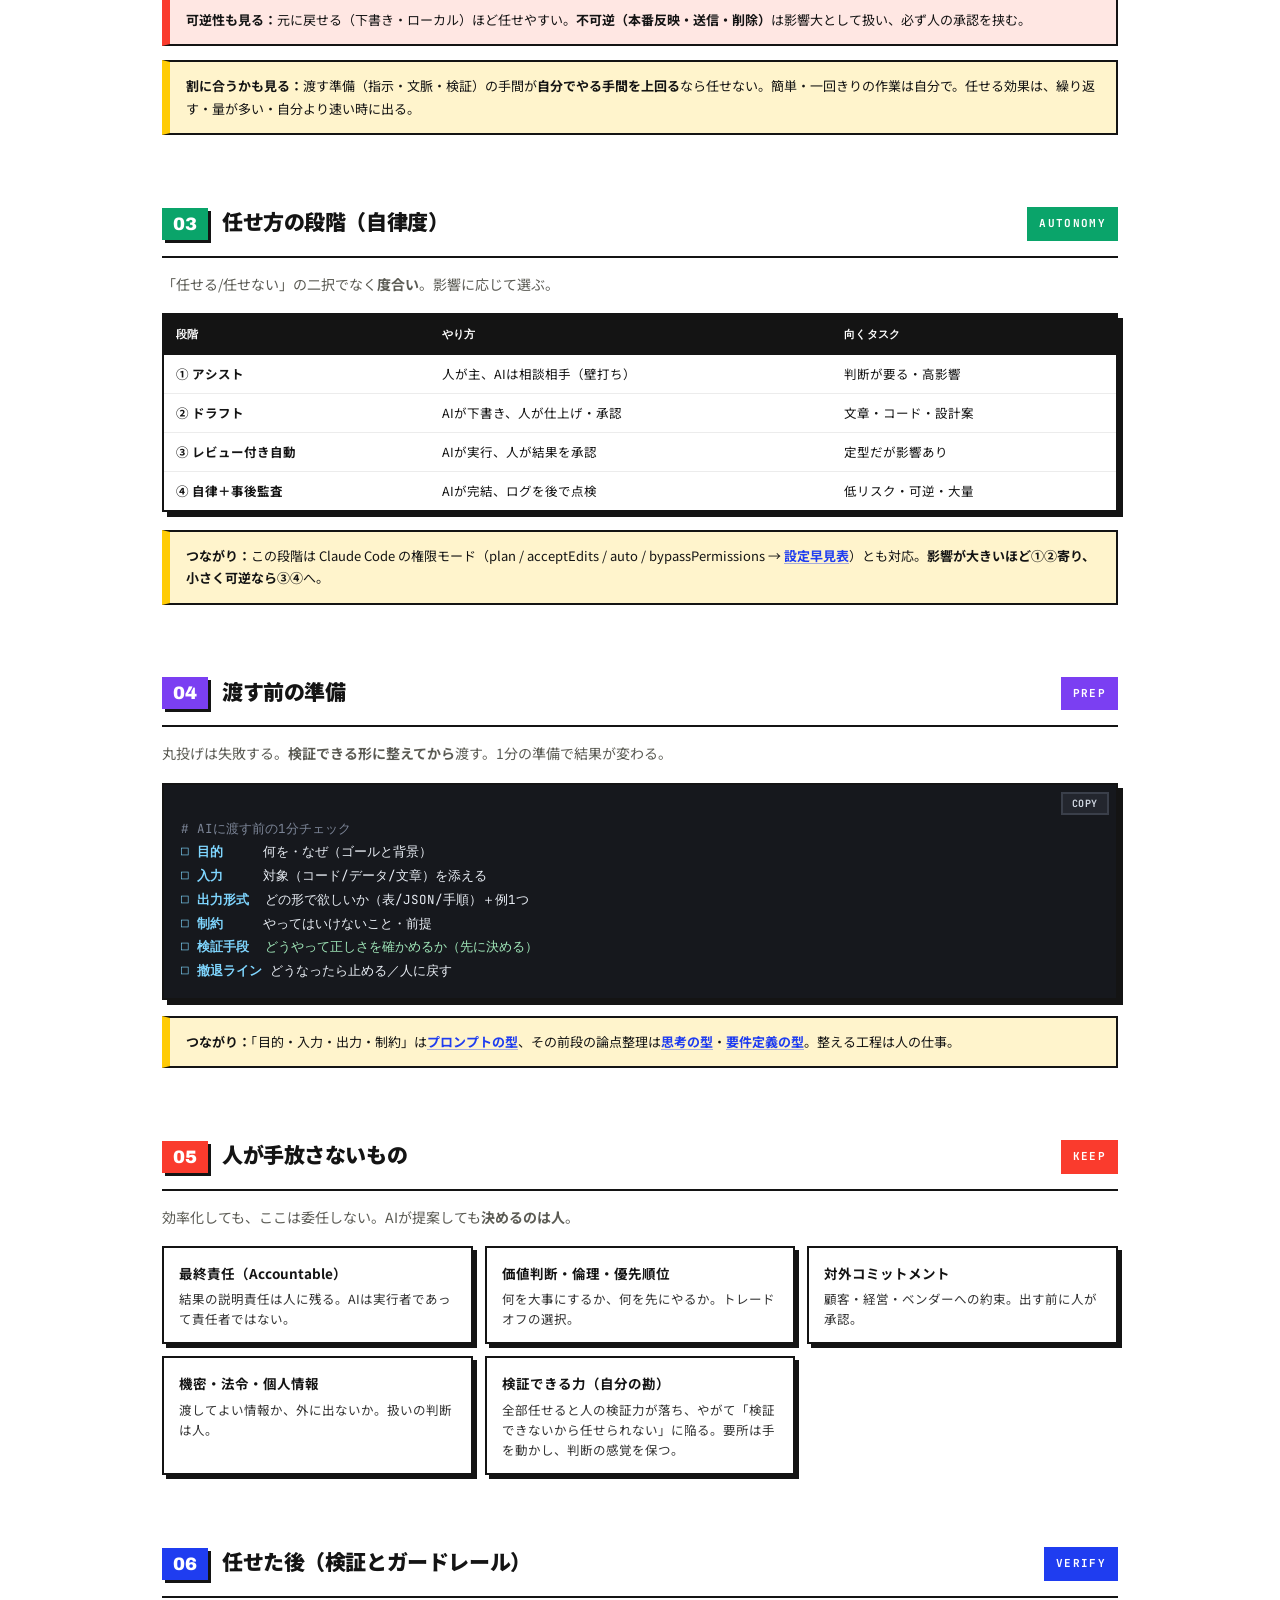
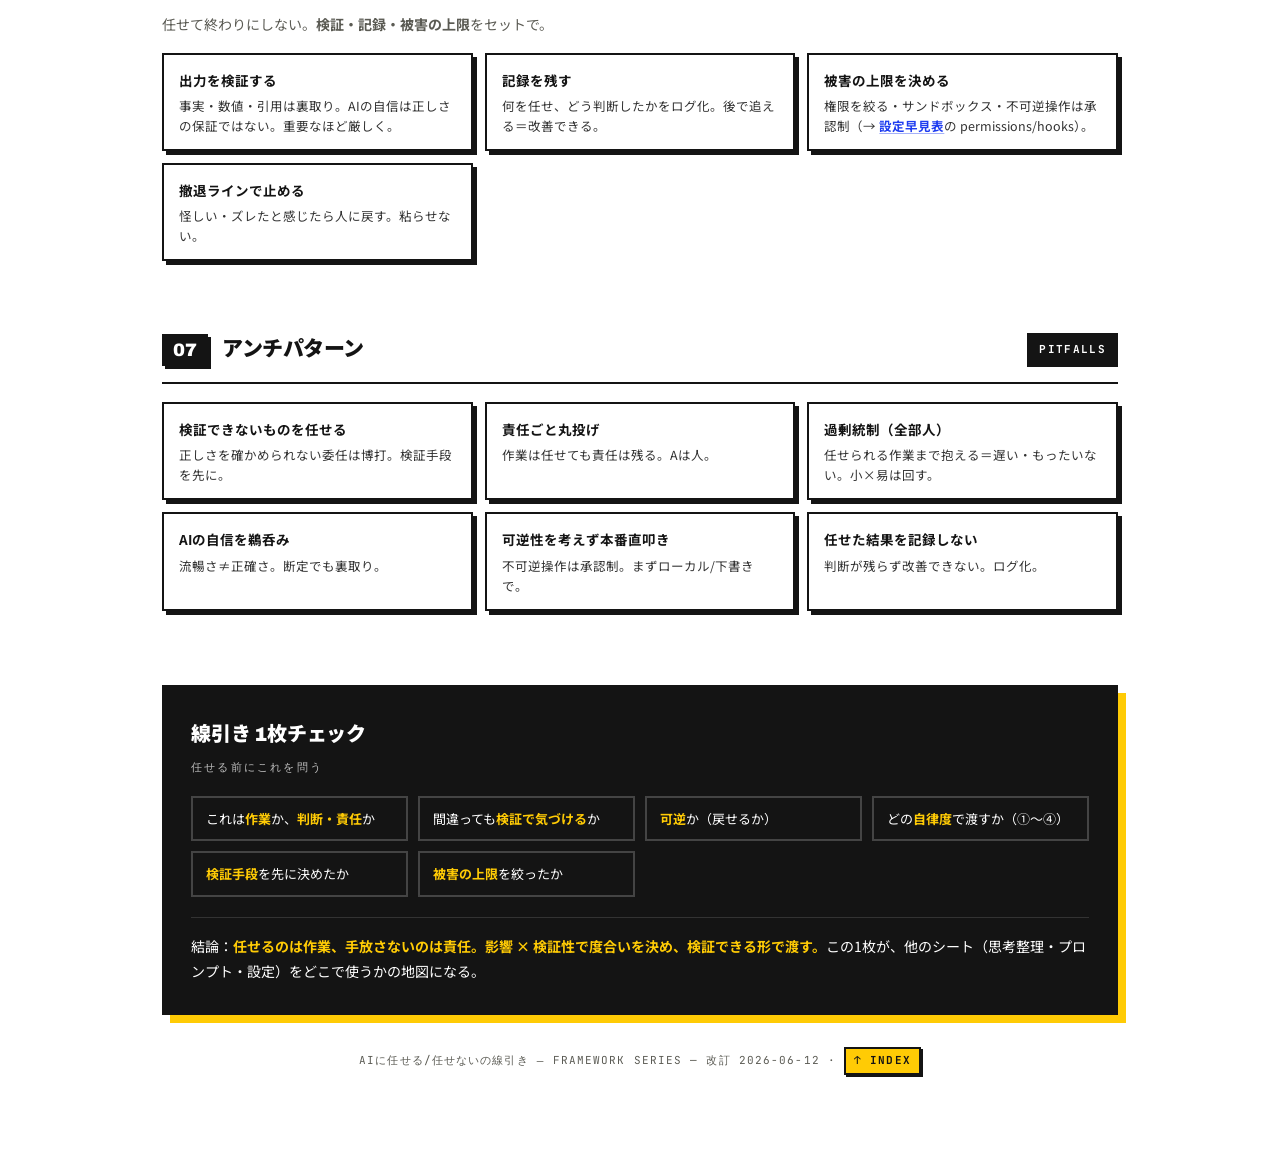
==== commit 4519441d: "鮮度表記を再設計: 固定checked日付をやめる (T3) 速い領域4枚(best_practices/claudecode_slash/claudecode_settings/repos_skil" ====
--- a/docs/ai/ai_delegation_cheatsheet.html
+++ b/docs/ai/ai_delegation_cheatsheet.html
@@ -314,7 +314,7 @@
     <p class="conc">結論：<b>任せるのは作業、手放さないのは責任。影響 × 検証性で度合いを決め、検証できる形で渡す。</b>この1枚が、他のシート（思考整理・プロンプト・設定）をどこで使うかの地図になる。</p>
   </div>
 
-  <footer>AIに任せる/任せないの線引き ― framework series — checked 2026-06-12 · <a href="../index.html">↑ index</a></footer>
+  <footer>AIに任せる/任せないの線引き ― framework series — 改訂 2026-06-12 · <a href="../index.html">↑ index</a></footer>
 
 </div>
 
--- a/docs/assets/swiss-pop-dark.css
+++ b/docs/assets/swiss-pop-dark.css
@@ -1,63 +1,96 @@
 /* ============================================================
-   Note Deck — swiss-pop dark theme
+   Note Deck — swiss-pop dark theme v2 (charcoal navy / editorial)
    全ページ共通。[data-theme="dark"] 配下のみ作用し、ライトは不変。
-   印刷は @media screen ガードにより常にライト配色。
+   方針: 黒紺の紙・低彩度の線・カードはカテゴリ暗色面＋同系の線と影。
+   黄色は小面積アクセント限定。印刷は @media screen ガードで常にライト。
    ============================================================ */
 
-/* テーマ切替チップ（theme.js が .meta 右端に注入。ライトでも表示） */
-.meta .themetoggle{font-family:var(--mono);font-weight:700;font-size:10px;letter-spacing:.08em;
+/* テーマ切替チップ（theme.js が .meta 右端の span に注入＝本文右端に揃う。パンくず途中ではなく行末。ライトでも表示） */
+.themetoggle{font-family:var(--mono);font-weight:700;font-size:10px;letter-spacing:.08em;
   color:#141414;background:var(--yellow);border:2px solid #141414;box-shadow:2px 2px 0 #141414;
   padding:3px 9px;margin-left:10px;cursor:pointer;white-space:nowrap;transition:transform .12s,box-shadow .12s;}
-.meta .themetoggle:hover{transform:translate(-1px,-1px);box-shadow:3px 3px 0 #141414;}
-@media print{.meta .themetoggle{display:none;}}
+.themetoggle:hover{transform:translate(-1px,-1px);box-shadow:3px 3px 0 #141414;}
+@media print{.themetoggle{display:none;}}
 
 @media screen{
 
 :root{color-scheme:light;}
 :root[data-theme="dark"]{
   color-scheme:dark;
-  --ink:#f1eee6;--paper:#141414;--card:#1d1d1b;--line:#e8e2d6;--muted:#aaa49a;
-  --blue:#8f9cff;--blue-bg:#202641;
-  --red:#ff766d;--red-bg:#38201e;
-  --yellow:#f2c94c;--yellow-bg:#332b15;
-  --green:#45d39a;--green-bg:#183227;
-  --purple:#a98cff;--purple-bg:#29213d;
-  --ydeep:#f2c94c; /* ライトの #7a6200（黄背景上の濃黄文字）の暗所用 */
+  --paper:#0d1117;--ink:#f2f4f8;--muted:#9aa4b5;--line:#2b3242;--card:#151b27;
+  --blue:#8c99ff;--blue-bg:#1b213f;--blue-shadow:#11162c;
+  --green:#4bd99b;--green-bg:#142f25;--green-shadow:#0c1f18;
+  --red:#ff7a70;--red-bg:#351d1d;--red-shadow:#211111;
+  --yellow:#f5d547;--yellow-bg:#2f2a13;--yellow-shadow:#1f1b0c;
+  --purple:#b39cff;--purple-bg:#251e3f;--purple-shadow:#171226;
+  --ydeep:#f5d547; /* ライトの #7a6200（黄背景上の濃黄文字）の暗所用 */
 }
 
-/* ---------- 影: アイボリー/黄の強い段差 → チャコール系の控えめな段差 ---------- */
-[data-theme="dark"] .meta a.back{color:#141414;border-color:#141414;box-shadow:2px 2px 0 #3a3935;}
-[data-theme="dark"] .meta .themetoggle{box-shadow:2px 2px 0 #3a3935;}
-[data-theme="dark"] .meta a.back:hover,[data-theme="dark"] .meta .themetoggle:hover{box-shadow:3px 3px 0 #3a3935;}
-[data-theme="dark"] footer a{color:#141414;border-color:#141414;box-shadow:2px 2px 0 #3a3935;}
-[data-theme="dark"] footer a:hover{box-shadow:3px 3px 0 #3a3935;}
+/* ---------- 構造線: 白系をやめ低彩度の青みグレーへ ---------- */
+[data-theme="dark"] .hero{border-bottom-color:var(--line);}
+[data-theme="dark"] .shead{border-bottom-color:var(--line);}
+[data-theme="dark"] .gband .line{background:var(--line);}
+[data-theme="dark"] .gband .gn{background:#1c2230;color:var(--ink);}
+[data-theme="dark"] thead{background:#1c2230;color:var(--ink);}
+[data-theme="dark"] .acc-ink .num,[data-theme="dark"] .acc-ink .tag{background:#1c2230;color:var(--ink);}
+
+/* ---------- 箱の枠線と影: 白枠→ --line、黒/黄影→深い黒紺 ---------- */
+[data-theme="dark"] .gc,[data-theme="dark"] .tbl,[data-theme="dark"] .code,
+[data-theme="dark"] .mode,[data-theme="dark"] .note,[data-theme="dark"] .foot-note,
+[data-theme="dark"] .pcard,[data-theme="dark"] .repo,[data-theme="dark"] .keyrow,
+[data-theme="dark"] .crow,[data-theme="dark"] .lk,[data-theme="dark"] .pitem,
+[data-theme="dark"] .kau .step,[data-theme="dark"] .pbox,[data-theme="dark"] .key,
+[data-theme="dark"] .flow,[data-theme="dark"] .final,[data-theme="dark"] .chead .bar,
+[data-theme="dark"] .pcard .ph{border-color:var(--line);}
+[data-theme="dark"] :where(.pill){border-color:var(--line);}
+[data-theme="dark"] td code,[data-theme="dark"] .icode,
+[data-theme="dark"] .gc .gd code,[data-theme="dark"] .note code,
+[data-theme="dark"] .pd code{border-color:var(--line);}
+
 [data-theme="dark"] .shead .num,[data-theme="dark"] .keyrow,[data-theme="dark"] .crow,
-[data-theme="dark"] .pbox,[data-theme="dark"] .chead .bar,[data-theme="dark"] .pcard .pb .code{box-shadow:3px 3px 0 #3a3935;}
+[data-theme="dark"] .pbox,[data-theme="dark"] .chead .bar,[data-theme="dark"] .pcard .pb .code{box-shadow:3px 3px 0 #080b10;}
 [data-theme="dark"] .gc,[data-theme="dark"] .pitem,[data-theme="dark"] .lk,
-[data-theme="dark"] .cell,[data-theme="dark"] .kau .step{box-shadow:4px 4px 0 #3a3935;}
+[data-theme="dark"] .kau .step{box-shadow:4px 4px 0 #080b10;}
 [data-theme="dark"] .tbl,[data-theme="dark"] .code,[data-theme="dark"] .pcard,
-[data-theme="dark"] .repo,[data-theme="dark"] .card{box-shadow:5px 5px 0 #3a3935;}
-[data-theme="dark"] .mode{box-shadow:6px 6px 0 #3a3935;}
-[data-theme="dark"] .keyrow:hover,[data-theme="dark"] .crow:hover{box-shadow:5px 5px 0 #3a3935;}
-[data-theme="dark"] .card:hover{box-shadow:8px 8px 0 #3a3935;}
-[data-theme="dark"] .flow{box-shadow:6px 6px 0 rgba(242,201,76,.45);}
-[data-theme="dark"] .final{box-shadow:8px 8px 0 rgba(242,201,76,.45);}
+[data-theme="dark"] .repo{box-shadow:5px 5px 0 #080b10;}
+[data-theme="dark"] .mode{box-shadow:6px 6px 0 #080b10;}
+[data-theme="dark"] .keyrow:hover,[data-theme="dark"] .crow:hover{box-shadow:5px 5px 0 #080b10;}
+[data-theme="dark"] .flow{box-shadow:6px 6px 0 #080b10;}
+[data-theme="dark"] .final{box-shadow:8px 8px 0 #080b10;}
 
-/* ---------- カード（index）: 面はチャコール、カテゴリ色は上部バー等のアクセントに限定 ---------- */
-[data-theme="dark"] .card{background:var(--card);border-color:var(--line);}
+/* ---------- index カード: カテゴリ暗色面＋同系の線と影（面・線・影を束ねる） ---------- */
+[data-theme="dark"] .card{background:var(--card);border-color:var(--line);box-shadow:5px 5px 0 #080b10;}
+[data-theme="dark"] .card:hover{box-shadow:8px 8px 0 #080b10;}
+[data-theme="dark"] .cat-blue .card{background:var(--blue-bg);border-color:var(--blue);box-shadow:5px 5px 0 var(--blue-shadow);}
+[data-theme="dark"] .cat-blue .card:hover{box-shadow:8px 8px 0 var(--blue-shadow);}
+[data-theme="dark"] .cat-green .card{background:var(--green-bg);border-color:var(--green);box-shadow:5px 5px 0 var(--green-shadow);}
+[data-theme="dark"] .cat-green .card:hover{box-shadow:8px 8px 0 var(--green-shadow);}
+[data-theme="dark"] .cat-red .card{background:var(--red-bg);border-color:var(--red);box-shadow:5px 5px 0 var(--red-shadow);}
+[data-theme="dark"] .cat-red .card:hover{box-shadow:8px 8px 0 var(--red-shadow);}
+[data-theme="dark"] .cat-purple .card{background:var(--purple-bg);border-color:var(--purple);box-shadow:5px 5px 0 var(--purple-shadow);}
+[data-theme="dark"] .cat-purple .card:hover{box-shadow:8px 8px 0 var(--purple-shadow);}
+[data-theme="dark"] .cat-yellow .card{background:var(--yellow-bg);border-color:var(--yellow);box-shadow:5px 5px 0 var(--yellow-shadow);}
+[data-theme="dark"] .cat-yellow .card:hover{box-shadow:8px 8px 0 var(--yellow-shadow);}
+[data-theme="dark"] .cat-ink .card{background:#1a2130;border-color:var(--line);box-shadow:5px 5px 0 #080b10;}
+[data-theme="dark"] .cat-ink .card:hover{box-shadow:8px 8px 0 #080b10;}
+[data-theme="dark"] .cat-ink .card .top{background:var(--muted);}
+[data-theme="dark"] .cat-yellow .card .cgo{color:var(--yellow);}
 
-/* ---------- 黒ベタブロック（flow / final）: 紙より一段深いチャコール ---------- */
-[data-theme="dark"] .flow,[data-theme="dark"] .final{background:#191917;color:var(--ink);}
-[data-theme="dark"] :where(.tok){border-color:rgba(241,238,230,.85);color:var(--ink);}
-[data-theme="dark"] .chk,[data-theme="dark"] .rule{border-color:#3a3935;}
-[data-theme="dark"] .final .conc{border-top-color:#33332f;}
-[data-theme="dark"] .final a.xref{color:var(--yellow);text-decoration-color:rgba(242,201,76,.5);}
+/* ---------- マトリクスセル（線引きシート）: カードと同じ束ね方 ---------- */
+[data-theme="dark"] .cell{border-color:var(--line);box-shadow:4px 4px 0 #080b10;}
+[data-theme="dark"] .cell.c-blue{border-color:var(--blue);box-shadow:4px 4px 0 var(--blue-shadow);}
+[data-theme="dark"] .cell.c-red{border-color:var(--red);box-shadow:4px 4px 0 var(--red-shadow);}
+[data-theme="dark"] .cell.c-green{border-color:var(--green);box-shadow:4px 4px 0 var(--green-shadow);}
+[data-theme="dark"] .cell.c-yellow{border-color:var(--yellow);box-shadow:4px 4px 0 var(--yellow-shadow);}
 
-/* ---------- インクで刷る要素の反転（帯・チップ） ---------- */
-[data-theme="dark"] thead{background:#24241f;color:var(--ink);}
-[data-theme="dark"] .gband .gn,[data-theme="dark"] .acc-ink .num,[data-theme="dark"] .acc-ink .tag{color:var(--paper);}
+/* ---------- 黒ベタブロック（flow / final）: 紙より一段深い黒紺 ---------- */
+[data-theme="dark"] .flow,[data-theme="dark"] .final{background:#10151e;color:var(--ink);}
+[data-theme="dark"] :where(.tok){border-color:var(--muted);color:var(--ink);}
+[data-theme="dark"] .chk,[data-theme="dark"] .rule{border-color:var(--line);}
+[data-theme="dark"] .final .conc{border-top-color:#222938;}
+[data-theme="dark"] .final a.xref{color:var(--yellow);text-decoration-color:rgba(245,213,71,.5);}
 
-/* ---------- アクセント地のチップ類: 明色化したアクセントに白文字は沈むため紙色文字へ ---------- */
+/* ---------- チップ類: アクセントは小面積で効かせる ---------- */
 [data-theme="dark"] .acc-blue .num,[data-theme="dark"] .acc-blue .tag,
 [data-theme="dark"] .acc-red .num,[data-theme="dark"] .acc-red .tag,
 [data-theme="dark"] .acc-green .num,[data-theme="dark"] .acc-green .tag,
@@ -68,24 +101,28 @@
 [data-theme="dark"] .kau .s1 .kanji,[data-theme="dark"] .kau .s3 .kanji,
 [data-theme="dark"] .ptier.t1 .pbox,
 [data-theme="dark"] .pcard.p-a .pk,[data-theme="dark"] .pcard.p-b .pk,
-[data-theme="dark"] .pcard.p-c .pk,[data-theme="dark"] .pcard.p-e .pk,
-[data-theme="dark"] .pitem .pn,[data-theme="dark"] .lk .off{color:var(--paper);}
-
-/* ---------- 黄色地のチップ類: 文字は常に墨 ---------- */
+[data-theme="dark"] .pcard.p-c .pk,[data-theme="dark"] .pitem .pn,
+[data-theme="dark"] .lk .off{color:var(--paper);}
+[data-theme="dark"] .pcard.p-e .pk{background:#1c2230;color:var(--ink);border-color:var(--line);}
 [data-theme="dark"] .acc-yellow .num,[data-theme="dark"] .acc-yellow .tag,
 [data-theme="dark"] .pill.c,[data-theme="dark"] .pill.s2,[data-theme="dark"] .pill.should,
-[data-theme="dark"] .kau .s2 .kanji,[data-theme="dark"] .pcard.p-d .pk{color:#141414;}
-[data-theme="dark"] .count{color:#141414;border-color:#141414;}
+[data-theme="dark"] .kau .s2 .kanji,[data-theme="dark"] .pcard.p-d .pk{color:#0d1117;}
+[data-theme="dark"] .count{color:#0d1117;border-color:#0d1117;}
+[data-theme="dark"] .meta a.back{color:#141414;border-color:#141414;box-shadow:2px 2px 0 #080b10;}
+[data-theme="dark"] .themetoggle{box-shadow:2px 2px 0 #080b10;}
+[data-theme="dark"] .meta a.back:hover,[data-theme="dark"] .themetoggle:hover{box-shadow:3px 3px 0 #080b10;}
+[data-theme="dark"] footer a{color:#141414;border-color:#141414;box-shadow:2px 2px 0 #080b10;}
+[data-theme="dark"] footer a:hover{box-shadow:3px 3px 0 #080b10;}
 
-/* ---------- 本文・表・細部の読みやすさ ---------- */
-[data-theme="dark"] td{border-bottom-color:#2c2c29;}
-[data-theme="dark"] tbody tr:hover{background:#232321;}
+/* ---------- 本文・表・細部 ---------- */
+[data-theme="dark"] td{border-bottom-color:#222a3a;}
+[data-theme="dark"] tbody tr:hover{background:#161d2b;}
 [data-theme="dark"] .gc .gd,[data-theme="dark"] .cell .d,
-[data-theme="dark"] .card .cdsc,[data-theme="dark"] .repo .rb{color:#ccc8bd;}
-[data-theme="dark"] .gc .gd code{background:#2a2a27;}
-[data-theme="dark"] .note code{background:#262623;}
-[data-theme="dark"] .pill.i,[data-theme="dark"] .pill.wont{background:#2a2a27;}
-[data-theme="dark"] .foot-note pre{color:#d9d4c7;}
-[data-theme="dark"] .hero .thesis b,[data-theme="dark"] .hero .lead b{background:linear-gradient(transparent 60%,rgba(242,201,76,.32) 60%);}
+[data-theme="dark"] .card .cdsc,[data-theme="dark"] .repo .rb{color:#c6cddb;}
+[data-theme="dark"] .gc .gd code{background:#1b2233;}
+[data-theme="dark"] .note code{background:#1b2233;}
+[data-theme="dark"] .pill.i,[data-theme="dark"] .pill.wont{background:#1b2233;}
+[data-theme="dark"] .foot-note pre{color:#c9d1e0;}
+[data-theme="dark"] .hero .thesis b,[data-theme="dark"] .hero .lead b{background:linear-gradient(transparent 60%,rgba(245,213,71,.28) 60%);}
 
 } /* end @media screen */
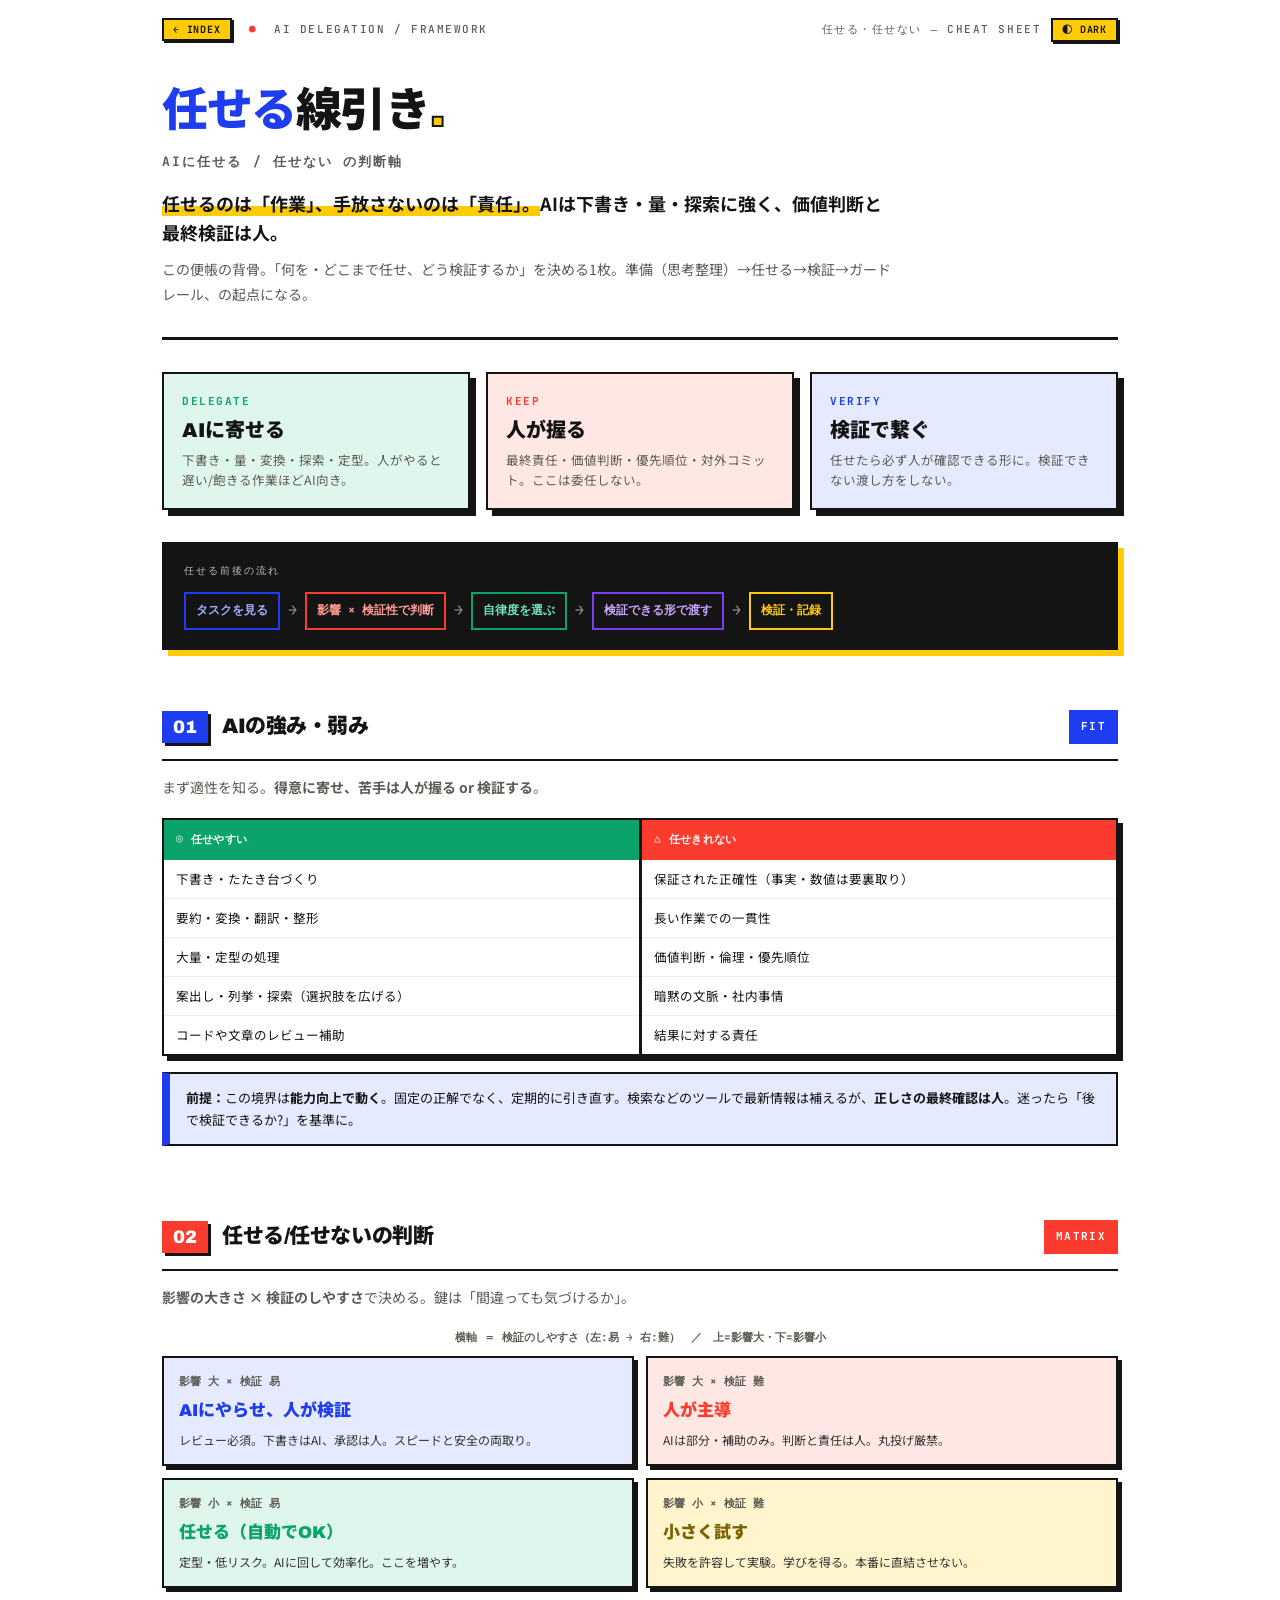
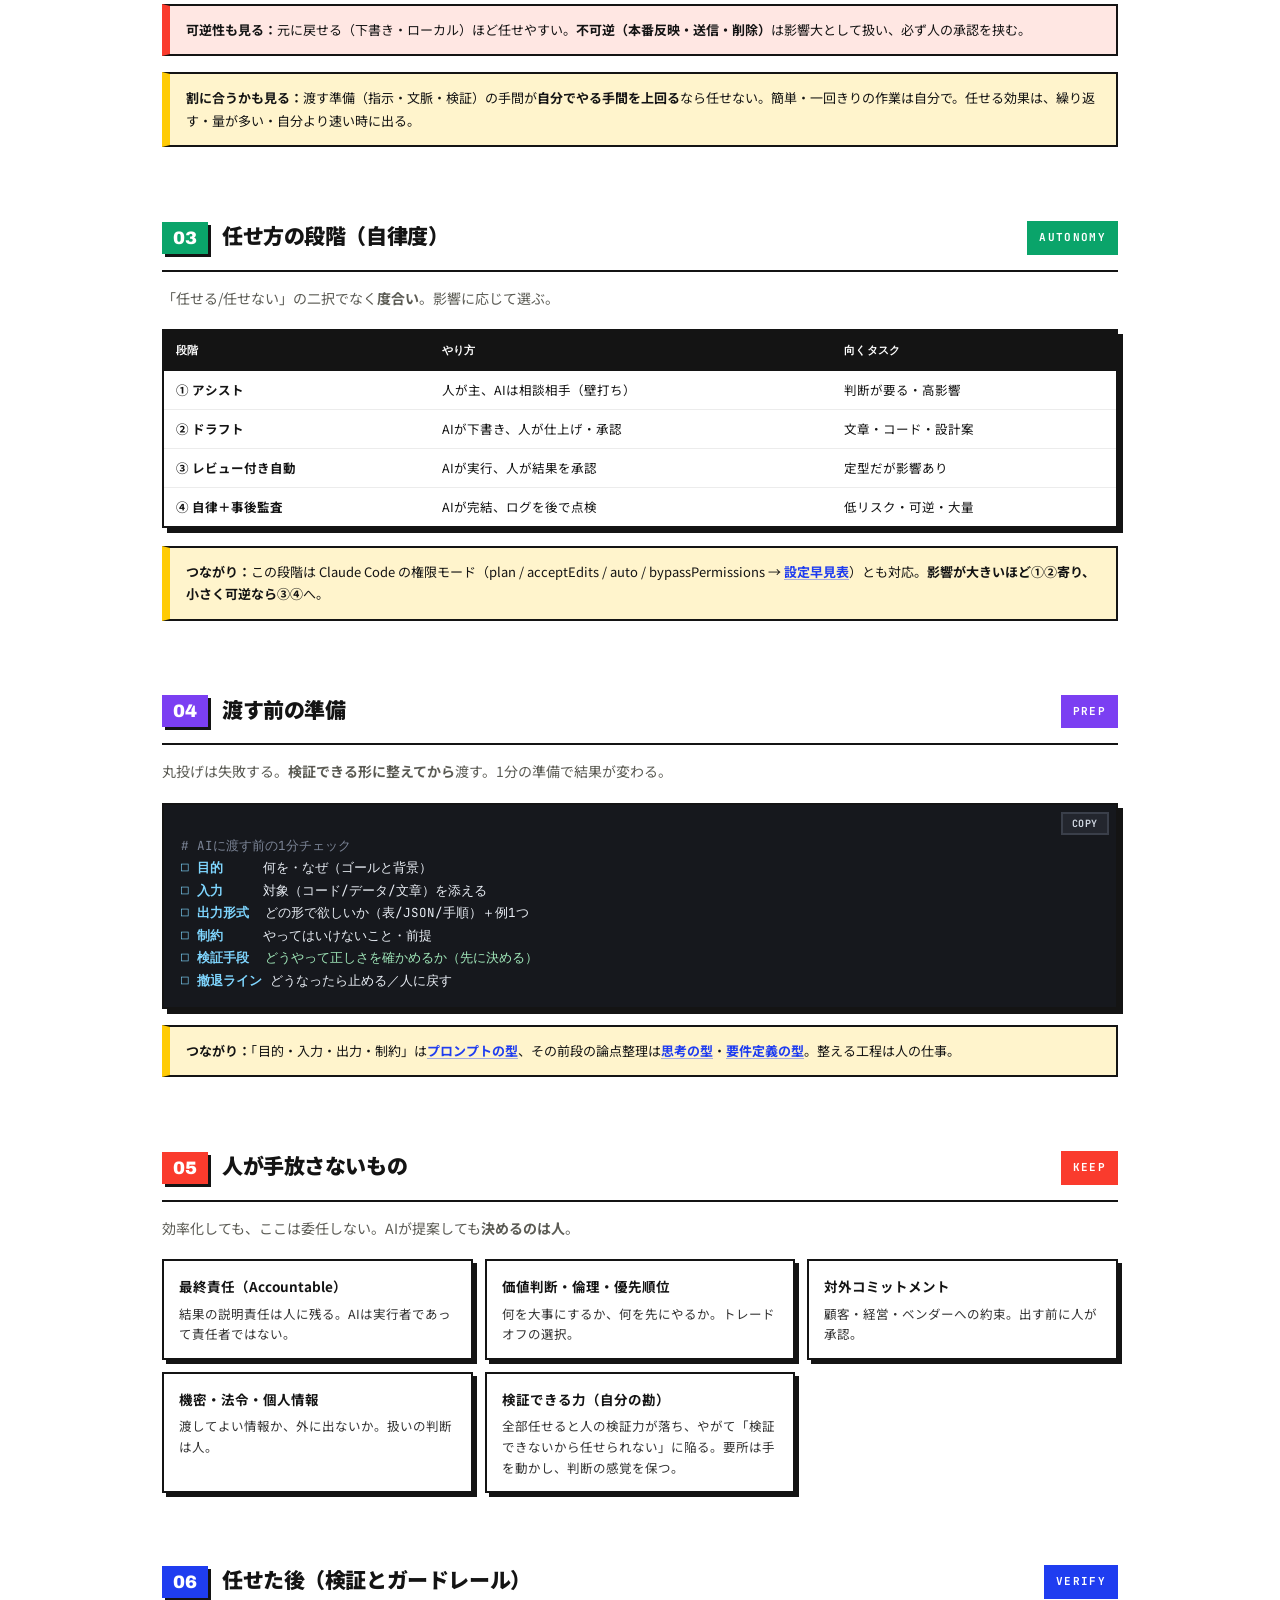
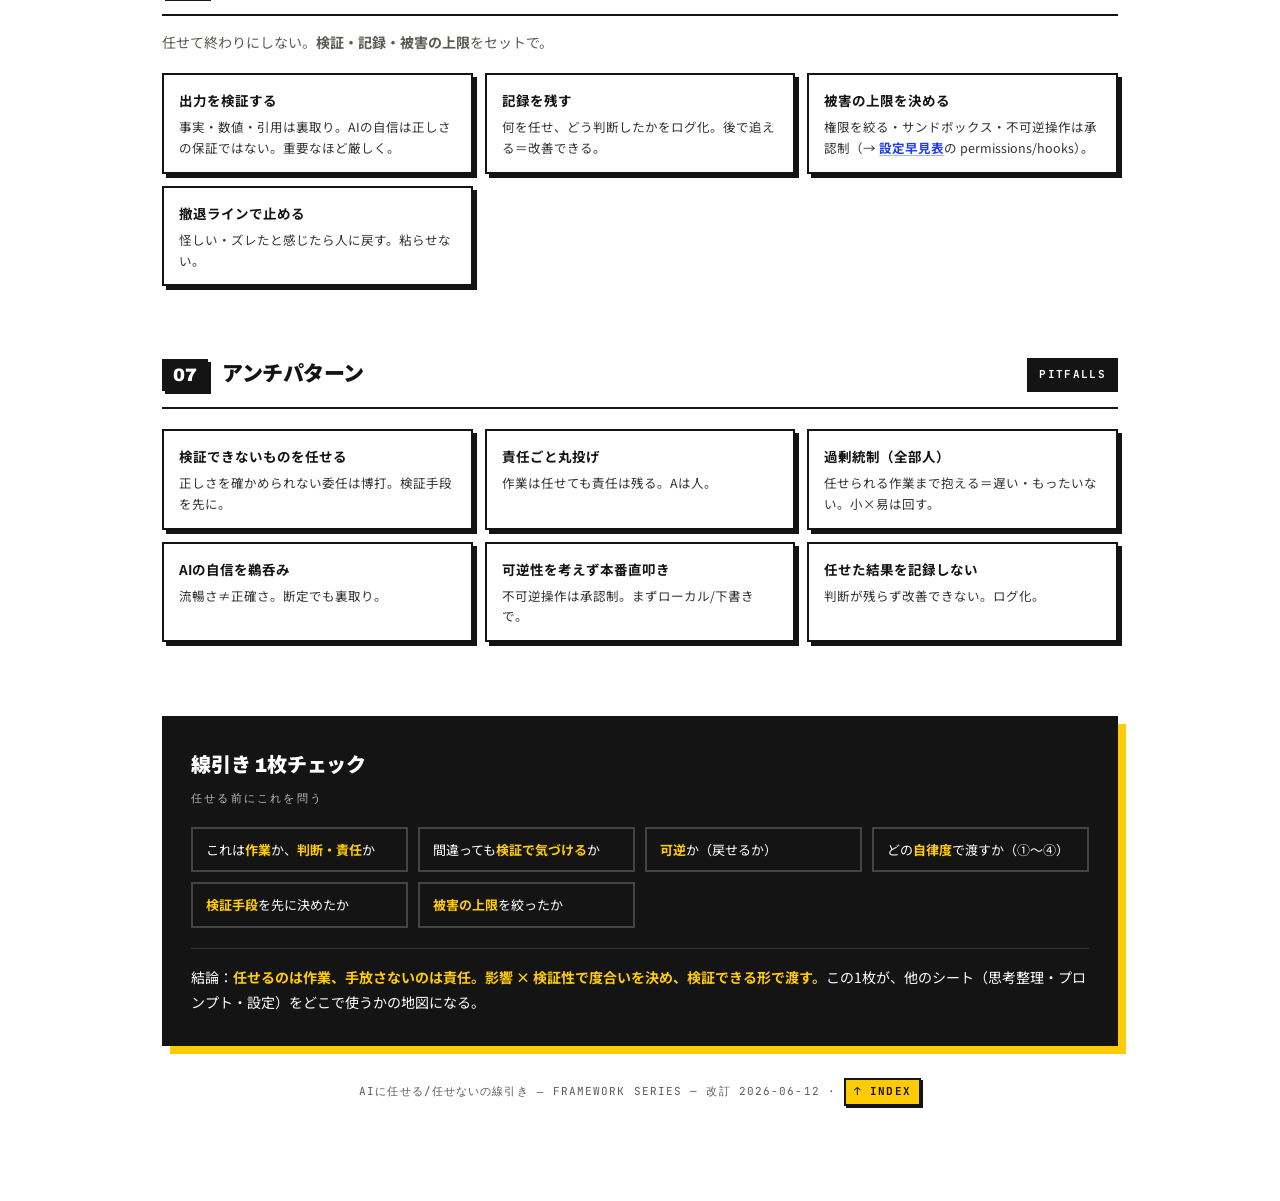
==== commit 01f35072: "Adopt shared base CSS (swiss-pop-deck.css) for all decks forge から移行済みデッキ13枚と共通ベース swiss-pop-deck.css" ====
--- a/docs/ai/ai_delegation_cheatsheet.html
+++ b/docs/ai/ai_delegation_cheatsheet.html
@@ -7,93 +7,18 @@
 <link rel="preconnect" href="https://fonts.googleapis.com">
 <link rel="preconnect" href="https://fonts.gstatic.com" crossorigin>
 <link href="https://fonts.googleapis.com/css2?family=Archivo:wght@500;700;900&family=JetBrains+Mono:wght@400;500;700&family=Noto+Sans+JP:wght@400;500;700;900&display=swap" rel="stylesheet">
+<link rel="stylesheet" href="../assets/swiss-pop-deck.css">
 <style>
-  :root{
-    --ink:#141414;--paper:#ffffff;--card:#ffffff;--line:#141414;--muted:#5b5b54;
-    --blue:#1f3df0;--blue-bg:#e6eaff;
-    --red:#fa3b2d;--red-bg:#ffe7e3;
-    --yellow:#ffcb05;--yellow-bg:#fff4cc;
-    --green:#0aa46a;--green-bg:#dff6ec;
-    --purple:#7b3ff2;--purple-bg:#efe7ff;
-    --disp:"Archivo","Noto Sans JP",system-ui,sans-serif;
-    --body:"Noto Sans JP",system-ui,sans-serif;
-    --mono:"JetBrains Mono","SFMono-Regular",Consolas,monospace;
-  }
-  *{box-sizing:border-box;margin:0;padding:0;}
-  html{-webkit-text-size-adjust:100%;}
-  body{background:var(--paper);color:var(--ink);font-family:var(--body);line-height:1.8;font-size:15px;}
-  .wrap{max-width:1000px;margin:0 auto;padding:0 22px 96px;}
-
-  .meta{display:flex;justify-content:space-between;align-items:center;gap:12px;flex-wrap:wrap;
-    font-family:var(--mono);font-size:11px;font-weight:500;letter-spacing:.14em;text-transform:uppercase;padding:18px 0 0;color:var(--muted);}
-  .meta .dot{color:var(--red);}
-  .meta a.back{font-family:var(--mono);font-weight:700;font-size:10px;letter-spacing:.08em;color:var(--ink);background:var(--yellow);border:2px solid var(--ink);box-shadow:2px 2px 0 var(--ink);padding:3px 9px;text-decoration:none;white-space:nowrap;transition:transform .12s,box-shadow .12s;}
-  .meta a.back:hover{transform:translate(-1px,-1px);box-shadow:3px 3px 0 var(--ink);}
-  footer a{font-family:var(--mono);font-weight:700;color:var(--ink);background:var(--yellow);border:2px solid var(--ink);box-shadow:2px 2px 0 var(--ink);padding:2px 8px;text-decoration:none;white-space:nowrap;display:inline-block;transition:transform .12s,box-shadow .12s;}
-  footer a:hover{transform:translate(-1px,-1px);box-shadow:3px 3px 0 var(--ink);}
-
-  .hero{padding:46px 0 30px;border-bottom:3px solid var(--ink);}
-  .hero h1{font-family:var(--disp);font-weight:900;font-size:clamp(30px,4.5vw,46px);line-height:1;letter-spacing:-.03em;}
-  .hero h1 .hl{color:var(--blue);}
-  .hero h1 .dot{color:var(--yellow);-webkit-text-stroke:2px var(--ink);}
-  .hero .sub{font-family:var(--mono);font-weight:700;font-size:13px;letter-spacing:.16em;text-transform:uppercase;margin-top:16px;color:var(--muted);}
-  .hero .thesis{font-size:clamp(15px,2.1vw,18px);font-weight:700;line-height:1.6;margin-top:16px;max-width:730px;}
-  .hero .thesis b{background:linear-gradient(transparent 60%,var(--yellow) 60%);}
-  .hero .lead{font-size:14px;color:var(--muted);margin-top:10px;max-width:730px;}
-
-  .modes{display:grid;grid-template-columns:repeat(3,1fr);gap:16px;margin:32px 0;}
-  .mode{border:2px solid var(--ink);box-shadow:6px 6px 0 var(--ink);padding:18px;}
+  /* ▼ シート固有のみ（標準部品は swiss-pop-deck.css に集約済み） */
+  /* mode 配色（緑/赤/青） */
   .mode.m1{background:var(--green-bg);}.mode.m2{background:var(--red-bg);}.mode.m3{background:var(--blue-bg);}
-  .mode .en{font-family:var(--mono);font-weight:700;font-size:11px;letter-spacing:.14em;}
   .mode.m1 .en{color:var(--green);}.mode.m2 .en{color:var(--red);}.mode.m3 .en{color:var(--blue);}
-  .mode .jp{font-family:var(--disp);font-weight:900;font-size:20px;line-height:1.15;margin:7px 0 8px;}
-  .mode .desc{font-size:12.5px;color:var(--muted);line-height:1.6;}
-
-  .flow{border:2px solid var(--ink);background:var(--ink);color:#fff;box-shadow:6px 6px 0 var(--yellow);padding:18px 20px;margin:32px 0 8px;}
-  .flow .flabel{font-family:var(--mono);font-size:10px;letter-spacing:.2em;text-transform:uppercase;color:#bdbdbd;margin-bottom:12px;}
-  .seq{display:flex;flex-wrap:wrap;align-items:center;gap:8px;}
-  .tok{font-family:var(--mono);font-weight:700;font-size:12px;padding:6px 10px;border:2px solid #fff;color:#fff;}
-  .tok.g{border-color:var(--green);color:#6fe3b6;}.tok.r{border-color:var(--red);color:#ff9b92;}.tok.b{border-color:var(--blue);color:#9fb0ff;}.tok.p{border-color:var(--purple);color:#c9a4ff;}.tok.y{border-color:var(--yellow);color:var(--yellow);}
-  .arr{font-family:var(--mono);color:#8f8f8f;font-weight:700;}
-
-  section{padding:50px 0 6px;}
-  .shead{display:flex;align-items:center;gap:14px;margin-bottom:18px;border-bottom:2px solid var(--ink);padding-bottom:13px;flex-wrap:wrap;}
-  .shead .num{font-family:var(--disp);font-weight:900;font-size:18px;line-height:1;border:2px solid var(--ink);padding:5px 9px;box-shadow:3px 3px 0 var(--ink);}
-  .shead h2{font-family:var(--disp);font-weight:900;font-size:clamp(17px,2.4vw,21px);letter-spacing:-.02em;flex:1;min-width:180px;}
-  .shead .tag{font-family:var(--mono);font-weight:700;font-size:11px;letter-spacing:.12em;padding:5px 10px;border:2px solid var(--ink);}
-  .acc-blue .num,.acc-blue .tag{background:var(--blue);color:#fff;border-color:var(--blue);}.acc-blue .num{box-shadow:3px 3px 0 var(--ink);}
-  .acc-red .num,.acc-red .tag{background:var(--red);color:#fff;border-color:var(--red);}.acc-red .num{box-shadow:3px 3px 0 var(--ink);}
-  .acc-green .num,.acc-green .tag{background:var(--green);color:#fff;border-color:var(--green);}.acc-green .num{box-shadow:3px 3px 0 var(--ink);}
-  .acc-purple .num,.acc-purple .tag{background:var(--purple);color:#fff;border-color:var(--purple);}.acc-purple .num{box-shadow:3px 3px 0 var(--ink);}
-  .acc-yellow .num,.acc-yellow .tag{background:var(--yellow);color:var(--ink);border-color:var(--ink);}
-  .acc-ink .num,.acc-ink .tag{background:var(--ink);color:#fff;}
-  .lede{font-size:14px;color:var(--muted);margin:-4px 0 16px;max-width:740px;}
-
-  .tbl{border:2px solid var(--ink);box-shadow:5px 5px 0 var(--ink);margin:14px 0 18px;overflow-x:auto;}
-  table{width:100%;border-collapse:collapse;background:var(--card);font-size:12.5px;}
-  thead{background:var(--ink);color:#fff;}
-  th{padding:10px 12px;text-align:left;font-family:var(--mono);font-weight:700;font-size:11px;letter-spacing:.03em;}
-  td{padding:9px 12px;border-bottom:1px solid #ececec;vertical-align:top;line-height:1.6;}
-  tbody tr:last-child td{border-bottom:none;}
-  tbody tr:hover{background:#fafafa;}
+  /* 2カラム表 */
   .twocol{display:grid;grid-template-columns:1fr 1fr;gap:0;}
   @media(max-width:680px){.twocol{grid-template-columns:1fr;}}
-
-  .code{border:2px solid var(--ink);background:#16181d;color:#e9eef5;box-shadow:5px 5px 0 var(--ink);position:relative;
-    font-family:var(--mono);font-size:12.5px;line-height:1.9;padding:32px 17px 15px;margin:12px 0 16px;overflow-x:auto;white-space:pre-wrap;}
-  .code .k{color:#7fd6ff;font-weight:700;}.code .v{color:#ffd84d;}.code .c{color:#7c8597;}.code .e{color:#9fe6b8;}
-  .copybtn{position:absolute;top:7px;right:7px;font-family:var(--mono);font-size:10px;font-weight:700;letter-spacing:.06em;
-    padding:3px 9px;border:2px solid #3a3f4a;background:#23262e;color:#cfd6e0;cursor:pointer;text-transform:uppercase;transition:background .12s,color .12s;}
-  .copybtn:hover{background:#e9eef5;color:#16181d;border-color:#e9eef5;}
-  .copybtn.done{background:var(--green);color:#fff;border-color:var(--green);}
-
-  .grid{display:grid;grid-template-columns:repeat(auto-fill,minmax(250px,1fr));gap:12px;margin:12px 0 14px;}
-  .gc{border:2px solid var(--ink);background:var(--card);box-shadow:4px 4px 0 var(--ink);padding:13px 15px;}
-  .gc .gt{font-weight:700;font-size:13.5px;margin-bottom:4px;}
-  .gc .gd{font-size:12.5px;color:#333;line-height:1.6;}
-  .gc .gd code{font-family:var(--mono);font-weight:700;background:#f0f0f0;padding:1px 5px;border:1px solid var(--ink);font-size:11.5px;}
-
-  /* MATRIX 2x2 */
+  /* code 構文（v=値 e=強調） */
+  .code .k{color:#7fd6ff;font-weight:700;}.code .v{color:#ffd84d;}.code .e{color:#9fe6b8;}
+  /* 影響×検証性マトリクス 2x2 */
   .mhint{font-family:var(--mono);font-size:11px;font-weight:700;color:var(--muted);text-align:center;margin:10px 0 8px;}
   .mgrid{display:grid;grid-template-columns:1fr 1fr;gap:12px;margin-bottom:6px;}
   .cell{border:2px solid var(--ink);box-shadow:4px 4px 0 var(--ink);padding:14px 15px;}
@@ -103,34 +28,20 @@
   .cell.c-blue{background:var(--blue-bg);}.cell.c-blue .ttl{color:var(--blue);}
   .cell.c-red{background:var(--red-bg);}.cell.c-red .ttl{color:var(--red);}
   .cell.c-green{background:var(--green-bg);}.cell.c-green .ttl{color:var(--green);}
-  .cell.c-yellow{background:var(--yellow-bg);}.cell.c-yellow .ttl{color:var(--ydeep,#7a6200);}
-
-  .note{border:2px solid var(--ink);border-left:8px solid var(--yellow);background:var(--yellow-bg);padding:13px 16px;margin:14px 0;font-size:13px;line-height:1.72;}
-  .note.r{border-left-color:var(--red);background:var(--red-bg);}
+  .cell.c-yellow{background:var(--yellow-bg);}.cell.c-yellow .ttl{color:#7a6200;}
+  /* note 追加バリアント（青） */
   .note.b{border-left-color:var(--blue);background:var(--blue-bg);}
-  .note b{font-weight:700;}.note code{font-family:var(--mono);font-weight:700;background:#fff;padding:1px 5px;border:1px solid var(--ink);font-size:11.5px;}
-
-  .final{border:3px solid var(--ink);background:var(--ink);color:#fff;box-shadow:8px 8px 0 var(--yellow);padding:28px 26px;margin-top:54px;}
-  .final .ft{font-family:var(--disp);font-weight:900;font-size:20px;letter-spacing:-.01em;margin-bottom:6px;}
-  .final .fs{font-family:var(--mono);font-size:11px;letter-spacing:.2em;text-transform:uppercase;color:#bdbdbd;margin-bottom:18px;}
+  /* final チェックリスト */
   .checks{display:grid;grid-template-columns:repeat(auto-fit,minmax(210px,1fr));gap:10px;}
   .chk{border:2px solid #444;padding:11px 13px;font-size:13px;line-height:1.5;}
   .chk b{color:var(--yellow);}
-  .final .conc{margin-top:20px;padding-top:16px;border-top:1px solid #333;font-size:14px;}
-  .final .conc b{color:var(--yellow);}
-
+  /* 相互参照リンク */
   a.xref{color:var(--blue);font-weight:700;text-decoration:underline;text-decoration-color:rgba(31,61,240,.4);text-underline-offset:2px;}
   a.xref:hover{text-decoration-color:var(--blue);}
   .final a.xref{color:#ffd84d;text-decoration-color:rgba(255,216,77,.5);}
-  footer{margin-top:32px;font-family:var(--mono);font-size:11px;letter-spacing:.1em;color:var(--muted);text-align:center;text-transform:uppercase;}
-
-  .rv{opacity:0;transform:translateY(16px);animation:rise .6s cubic-bezier(.2,.7,.3,1) forwards;}
-  @keyframes rise{to{opacity:1;transform:none;}}
-  :focus-visible{outline:3px solid var(--blue);outline-offset:2px;}
-
-  @media (max-width:760px){.modes{grid-template-columns:1fr;}.grid{grid-template-columns:1fr;}.mgrid{grid-template-columns:1fr;}}
-  @media (prefers-reduced-motion:reduce){.rv{animation:none;opacity:1;transform:none;}}
-  @media print{body{background:#fff;}.mode,.flow,.tbl,.gc,.code,.final,.note,.shead .num,.cell{box-shadow:none;}.copybtn{display:none;}.rv{animation:none;opacity:1;transform:none;}section{page-break-inside:avoid;}}
+  /* シート固有メディア断片 */
+  @media (max-width:760px){.mgrid{grid-template-columns:1fr;}}
+  @media print{.cell{box-shadow:none;}}
 </style>
 <link rel="stylesheet" href="../assets/swiss-pop-dark.css">
 <script src="../assets/theme.js"></script>
--- a/docs/assets/swiss-pop-deck.css
+++ b/docs/assets/swiss-pop-deck.css
@@ -0,0 +1,184 @@
+/* ============================================================
+   swiss-pop-deck — 共通ベース（ライト/構造）スタイル v1
+   全デッキ共通。各 HTML は <link> でこれを読み、ライトをインラインしない。
+   - これは「ベースの正」。出自は正本テンプレ _template/template_cheatsheet.html の <style> カタログ。
+   - ダークは swiss-pop-dark.css（[data-theme="dark"]＋@media screen ガード）が別途上書き。
+   - シート固有部品・差分は各 HTML 側の残差 <style>（このファイルの後・dark の前）で上書きする。
+   読み込み順（各 HTML の </head> 直前）:
+     <link swiss-pop-deck.css>  →  <style>残差</style>  →  <link swiss-pop-dark.css>  →  <script theme.js>
+   ============================================================ */
+
+/* ---- design tokens（これが swiss-pop-deck の核。ダークは swiss-pop-dark.css が上書き） ---- */
+:root{
+  --ink:#141414;--paper:#ffffff;--card:#ffffff;--line:#141414;--muted:#5b5b54;
+  --blue:#1f3df0;--blue-bg:#e6eaff;
+  --red:#fa3b2d;--red-bg:#ffe7e3;
+  --yellow:#ffcb05;--yellow-bg:#fff4cc;
+  --green:#0aa46a;--green-bg:#dff6ec;
+  --purple:#7b3ff2;--purple-bg:#efe7ff;
+  --disp:"Archivo","Noto Sans JP",system-ui,sans-serif;
+  --body:"Noto Sans JP",system-ui,sans-serif;
+  --mono:"JetBrains Mono","SFMono-Regular",Consolas,monospace;
+}
+*{box-sizing:border-box;margin:0;padding:0;}
+html{-webkit-text-size-adjust:100%;}
+body{background:var(--paper);color:var(--ink);font-family:var(--body);line-height:1.8;font-size:15px;}
+.wrap{max-width:1000px;margin:0 auto;padding:0 22px 96px;}
+
+/* ---- meta bar: モノスペース小ラベル。右端 span が theme.js のトグル注入先 ---- */
+.meta{display:flex;justify-content:space-between;align-items:center;gap:12px;flex-wrap:wrap;
+  font-family:var(--mono);font-size:11px;font-weight:500;letter-spacing:.14em;text-transform:uppercase;padding:18px 0 0;color:var(--muted);}
+.meta .dot{color:var(--red);}
+.meta a.back{font-family:var(--mono);font-weight:700;font-size:10px;letter-spacing:.08em;color:var(--ink);background:var(--yellow);border:2px solid var(--ink);box-shadow:2px 2px 0 var(--ink);padding:3px 9px;text-decoration:none;white-space:nowrap;transition:transform .12s,box-shadow .12s;}
+.meta a.back:hover{transform:translate(-1px,-1px);box-shadow:3px 3px 0 var(--ink);}
+footer a{font-family:var(--mono);font-weight:700;color:var(--ink);background:var(--yellow);border:2px solid var(--ink);box-shadow:2px 2px 0 var(--ink);padding:2px 8px;text-decoration:none;white-space:nowrap;display:inline-block;transition:transform .12s,box-shadow .12s;}
+footer a:hover{transform:translate(-1px,-1px);box-shadow:3px 3px 0 var(--ink);}
+
+/* ---- hero: 太い罫下＋黄マーカー見出し ---- */
+.hero{padding:46px 0 30px;border-bottom:3px solid var(--ink);}
+.hero h1{font-family:var(--disp);font-weight:900;font-size:clamp(30px,4.5vw,46px);line-height:1;letter-spacing:-.03em;}
+.hero h1 .hl{color:var(--blue);}
+.hero h1 .dot{color:var(--yellow);-webkit-text-stroke:2px var(--ink);}
+.hero .sub{font-family:var(--mono);font-weight:700;font-size:13px;letter-spacing:.16em;text-transform:uppercase;margin-top:16px;color:var(--muted);}
+.hero .thesis{font-size:clamp(15px,2.1vw,18px);font-weight:700;line-height:1.6;margin-top:16px;max-width:730px;}
+.hero .thesis b{background:linear-gradient(transparent 60%,var(--yellow) 60%);}
+.hero .lead{font-size:14px;color:var(--muted);margin-top:10px;max-width:730px;}
+
+/* ---- gband: PART 区切りの黒タグ＋罫 ---- */
+.gband{display:flex;align-items:center;gap:14px;margin:52px 0 4px;}
+.gband .gn{font-family:var(--mono);font-weight:700;font-size:11px;letter-spacing:.18em;color:#fff;background:var(--ink);padding:6px 11px;white-space:nowrap;}
+.gband h3{font-family:var(--disp);font-weight:900;font-size:clamp(19px,3vw,26px);letter-spacing:-.02em;}
+.gband .line{flex:1;height:3px;background:var(--ink);}
+
+/* ---- index カード（cat-* で色分け・上端バー＋ズレ影） ---- */
+.chead{display:flex;align-items:center;gap:13px;margin:42px 0 18px;}
+.chead .bar{width:16px;height:28px;border:2px solid var(--ink);box-shadow:3px 3px 0 var(--ink);}
+.cat-blue .bar{background:var(--blue);}.cat-purple .bar{background:var(--purple);}.cat-green .bar{background:var(--green);}
+.cat-red .bar{background:var(--red);}.cat-yellow .bar{background:var(--yellow);}.cat-ink .bar{background:var(--ink);}
+.chead h2{font-family:var(--disp);font-weight:900;font-size:clamp(18px,2.6vw,24px);letter-spacing:-.01em;}
+.chead .en{font-family:var(--mono);font-weight:700;font-size:11px;letter-spacing:.14em;color:var(--muted);margin-left:auto;}
+.cards{display:grid;grid-template-columns:repeat(auto-fill,minmax(280px,1fr));gap:16px;}
+.card{display:flex;flex-direction:column;border:2px solid var(--ink);background:var(--card);box-shadow:5px 5px 0 var(--ink);
+  padding:0;text-decoration:none;color:inherit;overflow:hidden;transition:transform .13s,box-shadow .13s;}
+.card:hover{transform:translate(-3px,-3px);box-shadow:8px 8px 0 var(--ink);}
+.card .top{height:8px;}
+.cat-blue .card .top{background:var(--blue);}.cat-purple .card .top{background:var(--purple);}.cat-green .card .top{background:var(--green);}
+.cat-red .card .top{background:var(--red);}.cat-yellow .card .top{background:var(--yellow);}.cat-ink .card .top{background:var(--ink);}
+.card .body{padding:16px 17px 14px;display:flex;flex-direction:column;flex:1;}
+.card .ctag{font-family:var(--mono);font-weight:700;font-size:10px;letter-spacing:.13em;color:var(--muted);}
+.card .cttl{font-family:var(--disp);font-weight:900;font-size:20px;line-height:1.15;margin:6px 0 8px;letter-spacing:-.01em;}
+.card .cdsc{font-size:12.5px;color:#333;line-height:1.6;flex:1;}
+.card .cgo{font-family:var(--mono);font-weight:700;font-size:12px;margin-top:12px;display:flex;align-items:center;gap:6px;}
+.cat-blue .card .cgo{color:var(--blue);}.cat-purple .card .cgo{color:var(--purple);}.cat-green .card .cgo{color:var(--green);}
+.cat-red .card .cgo{color:var(--red);}.cat-yellow .card .cgo{color:#7a6200;}.cat-ink .card .cgo{color:var(--ink);}
+.card .cgo .fn{margin-left:auto;font-weight:500;font-size:10px;color:var(--muted);}
+
+/* ---- section head: 番号タブ＋見出し＋ジャンルタグ（acc-* で配色） ---- */
+section{padding:50px 0 6px;}
+.shead{display:flex;align-items:center;gap:14px;margin-bottom:20px;border-bottom:2px solid var(--ink);padding-bottom:13px;flex-wrap:wrap;}
+.shead .num{font-family:var(--disp);font-weight:900;font-size:18px;line-height:1;border:2px solid var(--ink);padding:5px 9px;box-shadow:3px 3px 0 var(--ink);}
+.shead h2{font-family:var(--disp);font-weight:900;font-size:clamp(17px,2.4vw,21px);letter-spacing:-.02em;flex:1;min-width:180px;}
+.shead .tag{font-family:var(--mono);font-weight:700;font-size:11px;letter-spacing:.12em;padding:5px 10px;border:2px solid var(--ink);}
+.acc-blue .num,.acc-blue .tag{background:var(--blue);color:#fff;border-color:var(--blue);}.acc-blue .num{box-shadow:3px 3px 0 var(--ink);}
+.acc-red .num,.acc-red .tag{background:var(--red);color:#fff;border-color:var(--red);}.acc-red .num{box-shadow:3px 3px 0 var(--ink);}
+.acc-green .num,.acc-green .tag{background:var(--green);color:#fff;border-color:var(--green);}.acc-green .num{box-shadow:3px 3px 0 var(--ink);}
+.acc-purple .num,.acc-purple .tag{background:var(--purple);color:#fff;border-color:var(--purple);}.acc-purple .num{box-shadow:3px 3px 0 var(--ink);}
+.acc-yellow .num,.acc-yellow .tag{background:var(--yellow);color:var(--ink);border-color:var(--ink);}
+.acc-ink .num,.acc-ink .tag{background:var(--ink);color:#fff;}
+.lede{font-size:14px;color:var(--muted);margin:-6px 0 18px;max-width:740px;}
+
+/* ---- mode panels: 3分割の色面カード ---- */
+.modes{display:grid;grid-template-columns:repeat(3,1fr);gap:16px;margin:32px 0;}
+.mode{border:2px solid var(--ink);box-shadow:6px 6px 0 var(--ink);padding:18px;}
+.mode.m1{background:var(--green-bg);}.mode.m2{background:var(--blue-bg);}.mode.m3{background:var(--red-bg);}
+.mode .en{font-family:var(--mono);font-weight:700;font-size:11px;letter-spacing:.14em;}
+.mode.m1 .en{color:var(--green);}.mode.m2 .en{color:var(--blue);}.mode.m3 .en{color:var(--red);}
+.mode .jp{font-family:var(--disp);font-weight:900;font-size:20px;line-height:1.15;margin:7px 0 8px;}
+.mode .desc{font-size:12.5px;color:var(--muted);line-height:1.6;}
+
+/* ---- flow strip: 黒ベタ＋トークン列（黄ズレ影） ---- */
+.flow{border:2px solid var(--ink);background:var(--ink);color:#fff;box-shadow:6px 6px 0 var(--yellow);padding:18px 20px;margin:32px 0 8px;}
+.flow .flabel{font-family:var(--mono);font-size:10px;letter-spacing:.2em;text-transform:uppercase;color:#bdbdbd;margin-bottom:12px;}
+.seq{display:flex;flex-wrap:wrap;align-items:center;gap:8px;}
+.tok{font-family:var(--mono);font-weight:700;font-size:12px;padding:6px 10px;border:2px solid #fff;color:#fff;}
+.tok.g{border-color:var(--green);color:#6fe3b6;}.tok.r{border-color:var(--red);color:#ff9b92;}.tok.b{border-color:var(--blue);color:#9fb0ff;}.tok.p{border-color:var(--purple);color:#c9a4ff;}.tok.y{border-color:var(--yellow);color:var(--yellow);}
+.arr{font-family:var(--mono);color:#8f8f8f;font-weight:700;}
+
+/* ---- code block: 常時ダーク面（両テーマ共通）＋コピーボタン ---- */
+.code{border:2px solid var(--ink);background:#16181d;color:#e9eef5;box-shadow:5px 5px 0 var(--ink);position:relative;
+  font-family:var(--mono);font-size:12.5px;line-height:1.8;padding:30px 17px 15px;margin:14px 0 16px;overflow-x:auto;white-space:pre-wrap;}
+/* 注: コマンド整形を崩したくないシート（claude-code 系）は残差 <style> で .code{white-space:pre;} を上書き */
+.copybtn{position:absolute;top:7px;right:7px;font-family:var(--mono);font-size:10px;font-weight:700;letter-spacing:.06em;
+  padding:3px 9px;border:2px solid #3a3f4a;background:#23262e;color:#cfd6e0;cursor:pointer;text-transform:uppercase;transition:background .12s,color .12s;}
+.copybtn:hover{background:#e9eef5;color:#16181d;border-color:#e9eef5;}
+.copybtn.done{background:var(--green);color:#fff;border-color:var(--green);}
+.code .c{color:#7c8597;}.code .k{color:#7fd6ff;}.code .s{color:#9fe6b8;}.code .n{color:#ffd84d;}.code .o{color:#ff9b92;}.code .dir{color:#c9a4ff;font-weight:700;}
+
+/* ---- table: 黒帯ヘッダ・最小罫線。td code / .icode はモノスペースのピル ---- */
+.tbl{border:2px solid var(--ink);box-shadow:5px 5px 0 var(--ink);margin:14px 0 18px;overflow-x:auto;}
+table{width:100%;border-collapse:collapse;background:var(--card);font-size:12.5px;}
+thead{background:var(--ink);color:#fff;}
+th{padding:10px 12px;text-align:left;font-family:var(--mono);font-weight:700;font-size:11px;letter-spacing:.03em;white-space:nowrap;}
+td{padding:9px 12px;border-bottom:1px solid #ececec;vertical-align:top;line-height:1.6;}
+tbody tr:last-child td{border-bottom:none;}
+tbody tr:hover{background:#fafafa;}
+td code,.icode{font-family:var(--mono);font-weight:700;background:var(--blue-bg);padding:1px 5px;border:1px solid var(--ink);font-size:11.5px;white-space:nowrap;}
+.pill{font-family:var(--mono);font-weight:700;font-size:11px;padding:2px 7px;border:2px solid var(--ink);white-space:nowrap;display:inline-block;}
+.pill.st{background:var(--green-bg);}.pill.is{background:var(--blue-bg);}.pill.dy{background:var(--red-bg);}
+
+/* ---- gc grid: 小カード（タイトル＋説明） ---- */
+.grid{display:grid;grid-template-columns:repeat(auto-fill,minmax(280px,1fr));gap:12px;margin:12px 0 14px;}
+.gc{border:2px solid var(--ink);background:var(--card);box-shadow:4px 4px 0 var(--ink);padding:13px 15px;}
+.gc .gt{font-weight:700;font-size:13.5px;margin-bottom:5px;}
+.gc .gd{font-size:12.5px;color:#333;line-height:1.65;}
+.gc .gd code{font-family:var(--mono);font-weight:700;background:#f0f0f0;padding:1px 5px;border:1px solid var(--ink);font-size:11.5px;}
+
+/* ---- note: 左罫の注意ボックス（黄=既定 / r=赤 / g=緑） ---- */
+.note{border:2px solid var(--ink);border-left:8px solid var(--yellow);background:var(--yellow-bg);padding:13px 16px;margin:16px 0;font-size:13px;line-height:1.72;}
+.note.r{border-left-color:var(--red);background:var(--red-bg);}
+.note.g{border-left-color:var(--green);background:var(--green-bg);}
+.note b{font-weight:700;}.note code{font-family:var(--mono);font-weight:700;background:#fff;padding:1px 5px;border:1px solid var(--ink);font-size:11.5px;}
+
+/* ---- key grid: キーボードキー早見（act=青 / exit=緑） ---- */
+.keys{display:grid;grid-template-columns:repeat(auto-fill,minmax(150px,1fr));gap:12px;margin:14px 0 18px;}
+.keyrow{display:flex;align-items:center;gap:12px;border:2px solid var(--ink);background:var(--card);padding:10px 12px;box-shadow:3px 3px 0 var(--ink);transition:transform .12s,box-shadow .12s;}
+.keyrow:hover{transform:translate(-2px,-2px);box-shadow:5px 5px 0 var(--ink);}
+.key{font-family:var(--mono);font-weight:700;font-size:15px;min-width:40px;flex-shrink:0;text-align:center;padding:5px 8px;border:2px solid var(--ink);background:var(--yellow-bg);white-space:nowrap;}
+.key.act{background:var(--blue);color:#fff;border-color:var(--blue);}
+.key.exit{background:var(--green);color:#fff;border-color:var(--green);}
+.keyrow .lab{font-size:13px;font-weight:500;line-height:1.4;}
+
+/* ---- pattern cards: 見出しキー(p-a〜p-e)＋本文 ---- */
+.pcard{border:2px solid var(--ink);background:var(--card);box-shadow:5px 5px 0 var(--ink);overflow:hidden;display:flex;flex-direction:column;}
+.pcard .ph{display:flex;align-items:center;gap:10px;padding:12px 14px;border-bottom:2px solid var(--ink);}
+.pcard .pk{font-family:var(--disp);font-weight:900;font-size:18px;padding:3px 10px;border:2px solid var(--ink);}
+.pcard.p-a .pk{background:var(--blue);color:#fff;border-color:var(--blue);}
+.pcard.p-b .pk{background:var(--red);color:#fff;border-color:var(--red);}
+.pcard.p-c .pk{background:var(--green);color:#fff;border-color:var(--green);}
+.pcard.p-d .pk{background:var(--yellow);color:var(--ink);}
+.pcard.p-e .pk{background:var(--ink);color:#fff;}
+.pcard .pt{font-size:14px;font-weight:700;}
+.pcard .pb{padding:14px;flex:1;}
+.pcard .note{font-size:12px;color:var(--muted);margin-top:4px;}
+
+/* ---- final / TL;DR: 黒ベタの締めブロック（黄ズレ影） ---- */
+.final{border:3px solid var(--ink);background:var(--ink);color:#fff;box-shadow:8px 8px 0 var(--yellow);padding:28px 26px;margin-top:54px;}
+.final .ft{font-family:var(--disp);font-weight:900;font-size:20px;letter-spacing:-.01em;margin-bottom:6px;}
+.final .fs{font-family:var(--mono);font-size:11px;letter-spacing:.2em;text-transform:uppercase;color:#bdbdbd;margin-bottom:18px;}
+.final .conc{margin-top:20px;padding-top:16px;border-top:1px solid #333;font-size:14px;}
+.final .conc b{color:var(--yellow);}
+
+/* ---- foot-note: 黄左罫の補足ブロック ---- */
+.foot-note{margin-top:54px;border:2px solid var(--ink);border-left:8px solid var(--yellow);background:var(--yellow-bg);padding:16px 18px;}
+.foot-note .fnt{font-family:var(--disp);font-weight:900;font-size:15px;margin-bottom:8px;}
+.foot-note pre{font-family:var(--mono);font-size:11.5px;line-height:1.65;white-space:pre-wrap;color:#3a3a32;}
+
+footer{margin-top:32px;font-family:var(--mono);font-size:11px;letter-spacing:.1em;color:var(--muted);text-align:center;text-transform:uppercase;}
+
+/* ---- reveal / a11y / responsive / print ---- */
+.rv{opacity:0;transform:translateY(16px);animation:rise .6s cubic-bezier(.2,.7,.3,1) forwards;}
+@keyframes rise{to{opacity:1;transform:none;}}
+:focus-visible{outline:3px solid var(--blue);outline-offset:2px;}
+@media (max-width:760px){.modes{grid-template-columns:1fr;}.grid{grid-template-columns:1fr;}.cards{grid-template-columns:1fr;}}
+@media (prefers-reduced-motion:reduce){.rv{animation:none;opacity:1;transform:none;}.card,.keyrow{transition:none;}}
+@media print{body{background:#fff;}.mode,.flow,.code,.tbl,.gc,.final,.note,.shead .num,.keyrow,.pcard,.card,.chead .bar,.foot-note{box-shadow:none;}.copybtn{display:none;}.rv{animation:none;opacity:1;transform:none;}section{page-break-inside:avoid;}}
